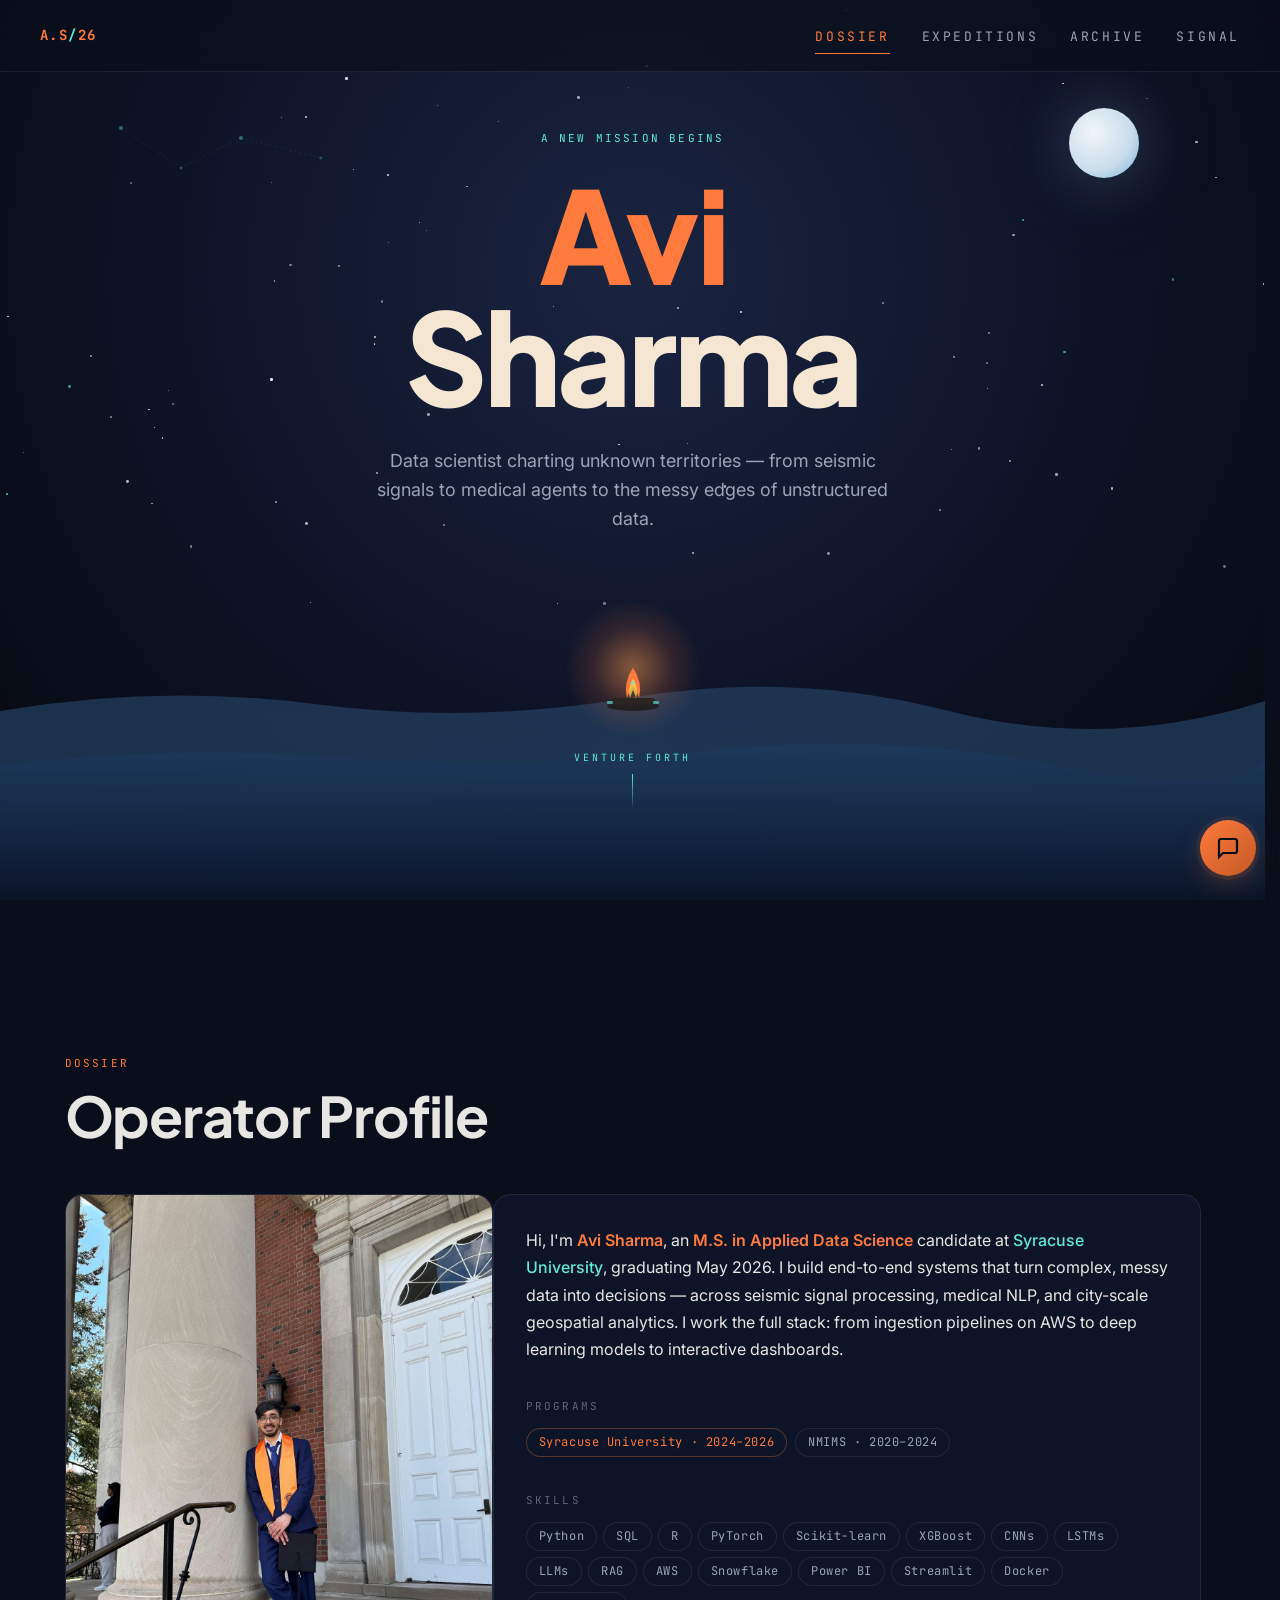
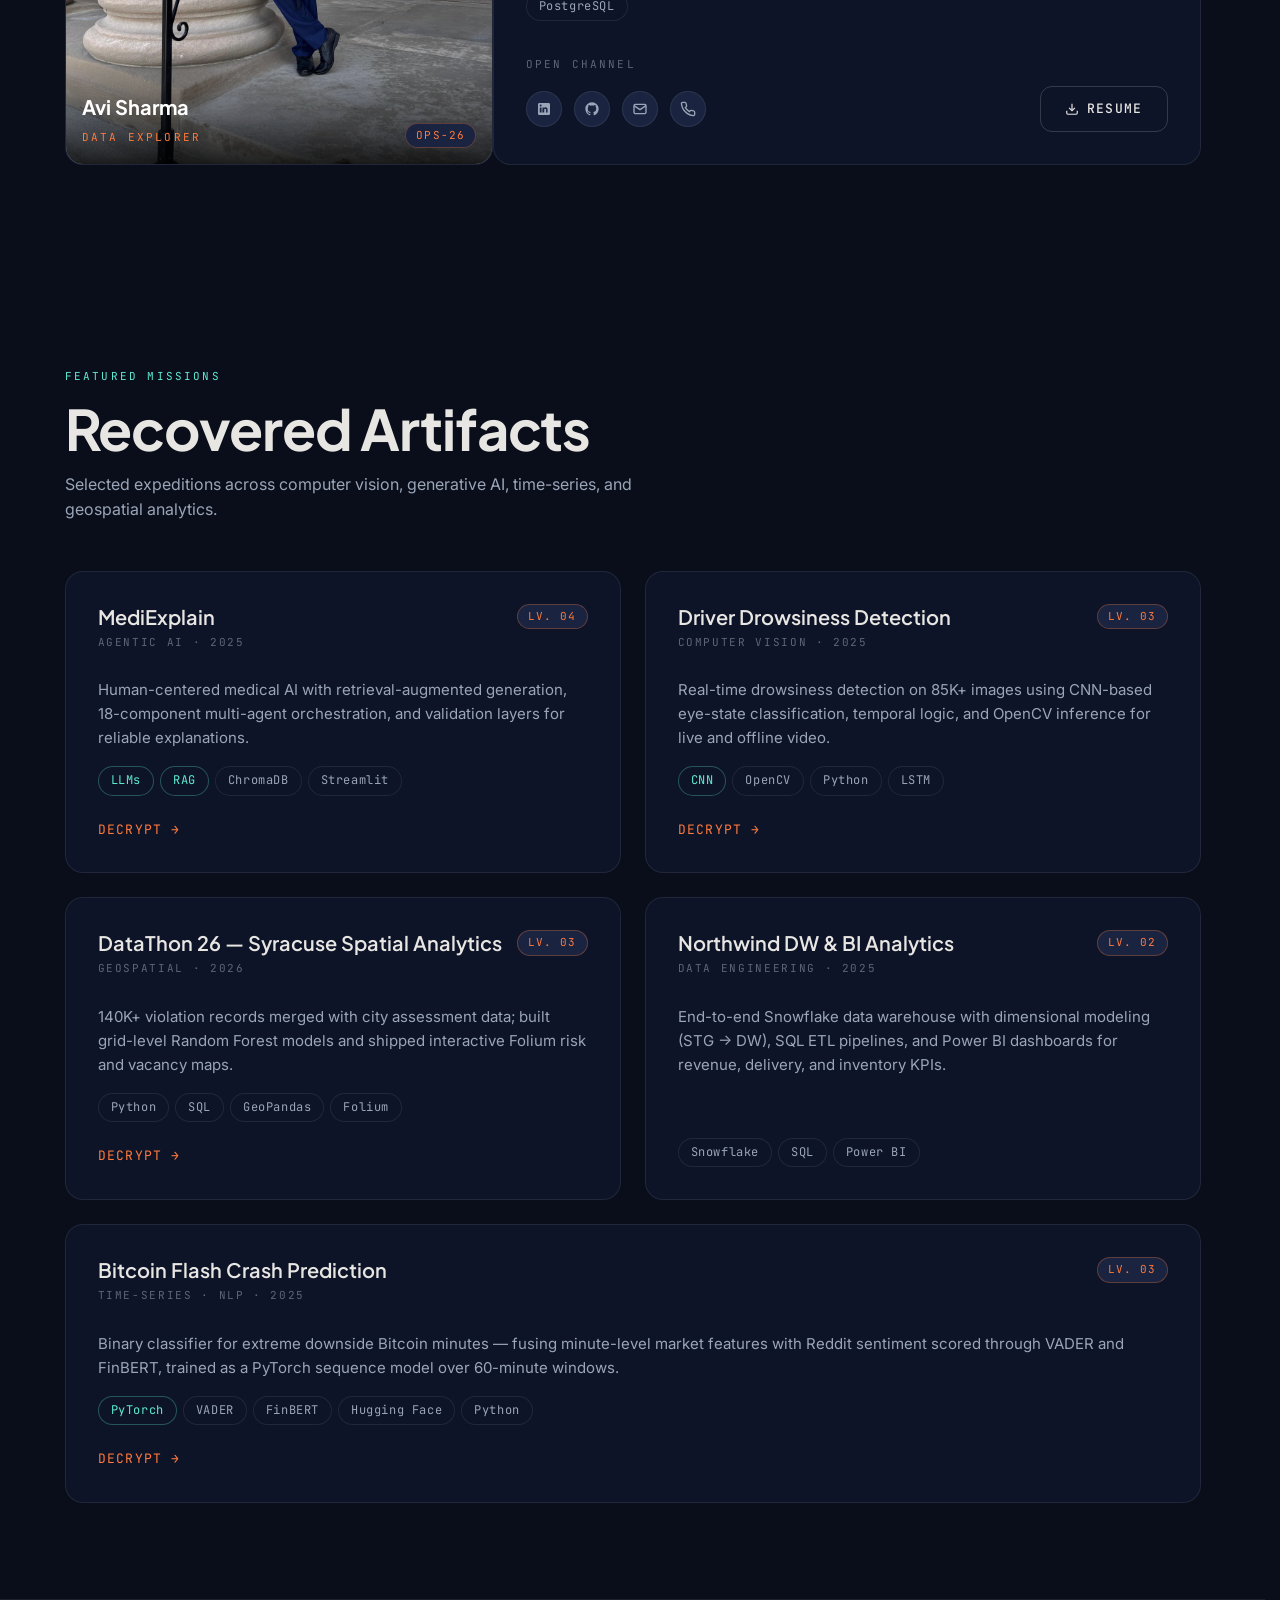
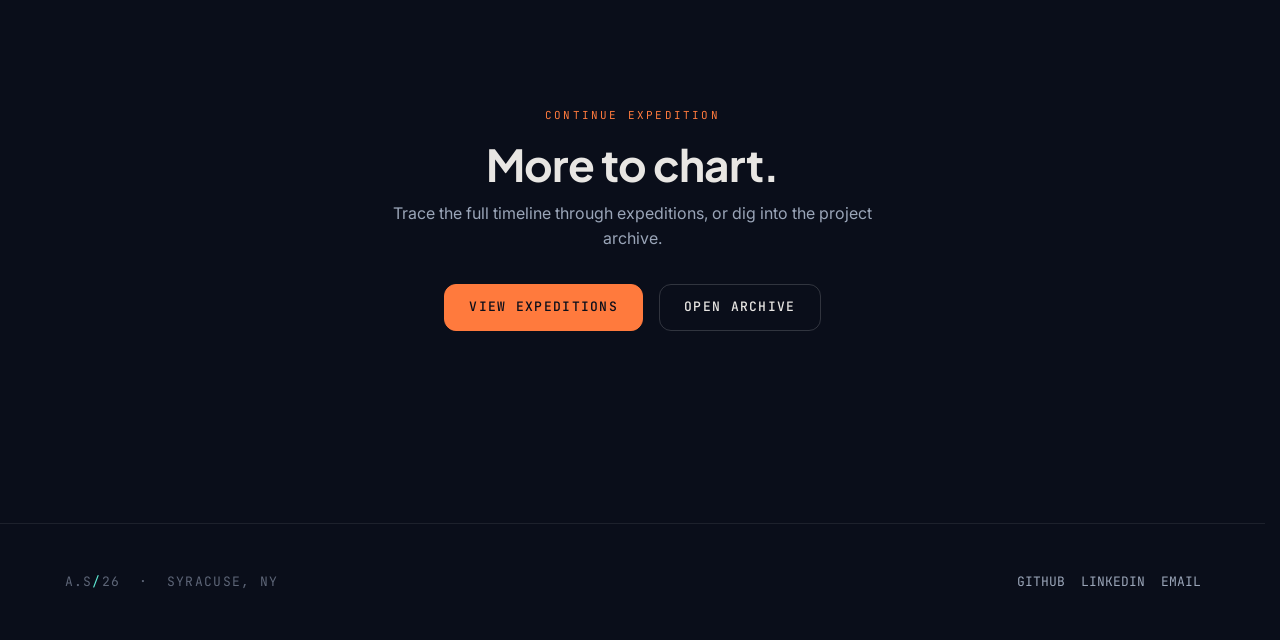
==== index.html @ 0b62a8e5 "Initial portfolio build" ====
<!DOCTYPE html>
<html lang="en">
<head>
  <meta charset="UTF-8" />
  <meta name="viewport" content="width=device-width, initial-scale=1.0" />
  <meta name="description" content="Avi Sharma — Data scientist, ML engineer. Charting unknown territories in data." />
  <meta name="author" content="Avi Sharma" />
  <meta name="theme-color" content="#0a0e1a" />

  <!-- Open Graph -->
  <meta property="og:type" content="website" />
  <meta property="og:title" content="Avi Sharma — Data Explorer" />
  <meta property="og:description" content="MS Applied Data Science @ Syracuse '26. Building end-to-end ML systems across signal processing, medical AI, and geospatial analytics." />
  <meta property="og:image" content="assets/avi-1.jpeg" />

  <!-- Twitter -->
  <meta name="twitter:card" content="summary_large_image" />
  <meta name="twitter:title" content="Avi Sharma — Data Explorer" />
  <meta name="twitter:description" content="MS Applied Data Science @ Syracuse '26. Building end-to-end ML systems across signal processing, medical AI, and geospatial analytics." />

  <link rel="icon" type="image/svg+xml" href="assets/favicon.svg" />
  <title>Avi Sharma — Data Explorer</title>

  <link rel="preconnect" href="https://fonts.googleapis.com" />
  <link rel="preconnect" href="https://fonts.gstatic.com" crossorigin />
  <link rel="stylesheet" href="https://fonts.googleapis.com/css2?family=Plus+Jakarta+Sans:wght@400;500;600;700;800&family=Inter:wght@400;500;600&family=JetBrains+Mono:wght@400;500;700&display=swap" />

  <link rel="stylesheet" href="css/main.css" />
  <link rel="stylesheet" href="css/hero.css" />
  <link rel="stylesheet" href="css/chatbot.css" />
</head>
<body>

  <!-- ======================================================
       NAVIGATION
       ====================================================== -->
  <nav class="nav" id="nav">
    <div class="nav__inner">
      <a href="index.html" class="nav__brand">A.S<span class="nav__brand-slash">/</span>26</a>
      <ul class="nav__links">
        <li><a href="index.html" class="nav__link nav__link--active">DOSSIER</a></li>
        <li><a href="experience.html" class="nav__link">EXPEDITIONS</a></li>
        <li><a href="projects.html" class="nav__link">ARCHIVE</a></li>
        <li><a href="connect.html" class="nav__link">SIGNAL</a></li>
      </ul>
      <button class="nav__menu-btn" aria-label="Open menu" aria-expanded="false"><span></span></button>
    </div>
  </nav>

  <div class="nav__drawer" id="navDrawer">
    <a href="index.html" class="nav__drawer-link nav__drawer-link--active">Dossier<span class="nav__drawer-mono">/01</span></a>
    <a href="experience.html" class="nav__drawer-link">Expeditions<span class="nav__drawer-mono">/02</span></a>
    <a href="projects.html" class="nav__drawer-link">Archive<span class="nav__drawer-mono">/03</span></a>
    <a href="connect.html" class="nav__drawer-link">Signal<span class="nav__drawer-mono">/04</span></a>
  </div>

  <main>

    <!-- ======================================================
         HERO
         ====================================================== -->
    <section class="hero">
      <div class="hero__sky"></div>
      <div class="hero__stars"></div>
      <div class="hero__moon"></div>

      <svg class="hero__constellation" viewBox="0 0 240 100" fill="none">
        <line x1="20" y1="20" x2="80" y2="60" stroke="#5eead4" stroke-width="0.5" stroke-dasharray="2 3" opacity="0.5"/>
        <line x1="80" y1="60" x2="140" y2="30" stroke="#5eead4" stroke-width="0.5" stroke-dasharray="2 3" opacity="0.5"/>
        <line x1="140" y1="30" x2="220" y2="50" stroke="#5eead4" stroke-width="0.5" stroke-dasharray="2 3" opacity="0.5"/>
        <circle cx="20" cy="20" r="2" fill="#5eead4"/>
        <circle cx="80" cy="60" r="1.5" fill="#5eead4" opacity="0.7"/>
        <circle cx="140" cy="30" r="2" fill="#5eead4"/>
        <circle cx="220" cy="50" r="1.5" fill="#5eead4" opacity="0.7"/>
      </svg>

      <svg class="hero__waves" viewBox="0 0 1440 400" preserveAspectRatio="none">
        <defs>
          <linearGradient id="wavefar" x1="0" x2="0" y1="0" y2="1">
            <stop offset="0%" stop-color="#2d5278" stop-opacity="0.5"/>
            <stop offset="100%" stop-color="#142848" stop-opacity="1"/>
          </linearGradient>
          <linearGradient id="wavenear" x1="0" x2="0" y1="0" y2="1">
            <stop offset="0%" stop-color="#1e3a5f" stop-opacity="0.7"/>
            <stop offset="100%" stop-color="#0a1428" stop-opacity="1"/>
          </linearGradient>
        </defs>
        <path d="M 0 120 Q 180 80, 360 110 T 720 100 T 1080 120 T 1440 105 L 1440 400 L 0 400 Z" fill="url(#wavefar)"/>
        <path d="M 0 200 Q 200 170, 400 190 T 800 180 T 1200 200 T 1440 190 L 1440 400 L 0 400 Z" fill="url(#wavenear)"/>
      </svg>

      <div class="hero__content">
        <p class="eyebrow eyebrow--data hero__eyebrow">A NEW MISSION BEGINS</p>
        <h1 class="hero__title">
          <span class="hero__title-first">Avi</span>
          <span class="hero__title-last">Sharma</span>
        </h1>
        <p class="hero__tagline">
          Data scientist charting unknown territories — from seismic signals to medical agents to the messy edges of unstructured data.
        </p>

        <div class="hero__beacon" aria-hidden="true">
          <div class="hero__beacon-glow"></div>
          <svg class="hero__beacon-svg" viewBox="0 0 140 140">
            <ellipse cx="70" cy="108" rx="26" ry="5" fill="#1a1410" opacity="0.7"/>
            <rect x="48" y="100" width="44" height="6" rx="3" fill="#2a2520"/>
            <rect x="44" y="103" width="6" height="3" rx="1" fill="#5eead4" opacity="0.6"/>
            <rect x="90" y="103" width="6" height="3" rx="1" fill="#5eead4" opacity="0.6"/>
            <path d="M 70 70 Q 60 85, 64 100 Q 68 90, 70 88 Q 72 90, 76 100 Q 80 85, 70 70 Z" fill="#ff7a3d">
              <animate attributeName="d" values="M 70 70 Q 60 85, 64 100 Q 68 90, 70 88 Q 72 90, 76 100 Q 80 85, 70 70 Z;M 70 65 Q 59 82, 63 100 Q 67 88, 70 86 Q 73 88, 77 100 Q 81 82, 70 65 Z;M 70 70 Q 60 85, 64 100 Q 68 90, 70 88 Q 72 90, 76 100 Q 80 85, 70 70 Z" dur="0.8s" repeatCount="indefinite"/>
            </path>
            <path d="M 70 80 Q 64 92, 67 100 Q 69 94, 70 92 Q 71 94, 73 100 Q 76 92, 70 80 Z" fill="#ffd54d">
              <animate attributeName="opacity" values="0.9;0.6;0.9" dur="0.5s" repeatCount="indefinite"/>
            </path>
            <circle cx="70" cy="86" r="2" fill="#5eead4">
              <animate attributeName="opacity" values="0.9;0.3;0.9" dur="1.4s" repeatCount="indefinite"/>
              <animate attributeName="cy" values="86;82;86" dur="1.4s" repeatCount="indefinite"/>
            </circle>
          </svg>
        </div>

        <a href="#dossier" class="hero__scroll" aria-label="Scroll to next section">
          <span>VENTURE FORTH</span>
          <span class="hero__scroll-arrow"></span>
        </a>
      </div>
    </section>


    <!-- ======================================================
         OPERATOR PROFILE (Dossier)
         ====================================================== -->
    <section class="dossier" id="dossier">
      <div class="container">
        <div class="dossier__header fade-in">
          <p class="eyebrow eyebrow--signal">DOSSIER</p>
          <h2 class="h2 dossier__title">Operator Profile</h2>
        </div>

        <div class="dossier__grid">

          <div class="dossier__photo fade-in">
            <img src="assets/avi-1.jpeg" alt="Avi Sharma" class="dossier__photo-img dossier__photo-img--primary" loading="eager" />
            <img src="assets/avi-2.jpeg" alt="Avi Sharma at Syracuse graduation" class="dossier__photo-img dossier__photo-img--secondary" loading="lazy" />
            <div class="dossier__photo-overlay">
              <div>
                <p class="dossier__name">Avi Sharma</p>
                <span class="dossier__tag">Data Explorer</span>
              </div>
              <span class="lvl-badge">OPS-26</span>
            </div>
          </div>

          <div class="dossier__info fade-in">
            <p class="dossier__bio">
              Hi, I'm <strong>Avi Sharma</strong>, an <strong>M.S. in Applied Data Science</strong> candidate at <em>Syracuse University</em>, graduating May 2026. I build end-to-end systems that turn complex, messy data into decisions — across seismic signal processing, medical NLP, and city-scale geospatial analytics. I work the full stack: from ingestion pipelines on AWS to deep learning models to interactive dashboards.
            </p>

            <div>
              <p class="dossier__section-label">Programs</p>
              <div class="dossier__meta-row">
                <span class="pill pill--signal">Syracuse University · 2024–2026</span>
                <span class="pill">NMIMS · 2020–2024</span>
              </div>
            </div>

            <div>
              <p class="dossier__section-label">Skills</p>
              <div class="dossier__skills">
                <span class="pill">Python</span>
                <span class="pill">SQL</span>
                <span class="pill">R</span>
                <span class="pill">PyTorch</span>
                <span class="pill">Scikit-learn</span>
                <span class="pill">XGBoost</span>
                <span class="pill">CNNs</span>
                <span class="pill">LSTMs</span>
                <span class="pill">LLMs</span>
                <span class="pill">RAG</span>
                <span class="pill">AWS</span>
                <span class="pill">Snowflake</span>
                <span class="pill">Power BI</span>
                <span class="pill">Streamlit</span>
                <span class="pill">Docker</span>
                <span class="pill">PostgreSQL</span>
              </div>
            </div>

            <div>
              <p class="dossier__section-label">Open channel</p>
              <div class="dossier__connect-row">
                <a href="https://www.linkedin.com/in/avi-sharma-1716361b8" class="dossier__icon-btn" aria-label="LinkedIn" target="_blank" rel="noopener">
                  <svg viewBox="0 0 24 24" fill="currentColor"><path d="M19 3a2 2 0 0 1 2 2v14a2 2 0 0 1-2 2H5a2 2 0 0 1-2-2V5a2 2 0 0 1 2-2h14zM8.34 17.34V9.67H5.67v7.67h2.67zM7 8.34a1.5 1.5 0 1 0 0-3 1.5 1.5 0 0 0 0 3zm10.34 9V13.1c0-2.43-1.3-3.56-3.04-3.56-1.4 0-2.03.77-2.38 1.31V9.67H9.67c.04.74 0 7.67 0 7.67h2.66v-4.27c0-.24.02-.48.09-.65.19-.48.63-.97 1.36-.97.96 0 1.34.73 1.34 1.8v4.1h2.67z"/></svg>
                </a>
                <a href="https://github.com/Avish16" class="dossier__icon-btn" aria-label="GitHub" target="_blank" rel="noopener">
                  <svg viewBox="0 0 24 24" fill="currentColor"><path d="M12 2C6.48 2 2 6.48 2 12c0 4.42 2.87 8.17 6.84 9.5.5.08.66-.23.66-.5v-1.69c-2.77.6-3.36-1.34-3.36-1.34-.46-1.16-1.11-1.47-1.11-1.47-.91-.62.07-.6.07-.6 1 .07 1.53 1.03 1.53 1.03.87 1.52 2.34 1.07 2.91.83.09-.65.35-1.09.63-1.34-2.22-.25-4.55-1.11-4.55-4.94 0-1.1.39-2 1.03-2.71-.1-.25-.45-1.29.1-2.64 0 0 .84-.27 2.75 1.02.79-.22 1.65-.33 2.5-.33.85 0 1.71.11 2.5.33 1.91-1.29 2.75-1.02 2.75-1.02.55 1.35.2 2.39.1 2.64.64.71 1.03 1.61 1.03 2.71 0 3.84-2.34 4.69-4.57 4.93.36.31.69.92.69 1.85V21c0 .27.16.59.67.5C19.13 20.16 22 16.42 22 12 22 6.48 17.52 2 12 2z"/></svg>
                </a>
                <a href="mailto:asharm78@syr.edu" class="dossier__icon-btn" aria-label="Email">
                  <svg viewBox="0 0 24 24" fill="none" stroke="currentColor" stroke-width="2"><rect x="3" y="5" width="18" height="14" rx="2"/><path d="M3 7l9 6 9-6"/></svg>
                </a>
                <a href="tel:+13154183188" class="dossier__icon-btn" aria-label="Phone">
                  <svg viewBox="0 0 24 24" fill="none" stroke="currentColor" stroke-width="2"><path d="M22 16.92v3a2 2 0 0 1-2.18 2 19.79 19.79 0 0 1-8.63-3.07 19.5 19.5 0 0 1-6-6 19.79 19.79 0 0 1-3.07-8.67A2 2 0 0 1 4.11 2h3a2 2 0 0 1 2 1.72 12.84 12.84 0 0 0 .7 2.81 2 2 0 0 1-.45 2.11L8.09 9.91a16 16 0 0 0 6 6l1.27-1.27a2 2 0 0 1 2.11-.45 12.84 12.84 0 0 0 2.81.7A2 2 0 0 1 22 16.92z"/></svg>
                </a>
                <a href="connect.html" class="btn btn--ghost" style="margin-left:auto;">
                  <svg width="14" height="14" viewBox="0 0 24 24" fill="none" stroke="currentColor" stroke-width="2"><path d="M21 15v4a2 2 0 0 1-2 2H5a2 2 0 0 1-2-2v-4"/><polyline points="7 10 12 15 17 10"/><line x1="12" y1="15" x2="12" y2="3"/></svg>
                  RESUME
                </a>
              </div>
            </div>
          </div>

        </div>
      </div>
    </section>


    <!-- ======================================================
         FEATURED MISSIONS
         ====================================================== -->
    <section class="missions" id="missions">
      <div class="container">
        <div class="missions__header fade-in">
          <p class="eyebrow eyebrow--data">FEATURED MISSIONS</p>
          <h2 class="h2 missions__title">Recovered Artifacts</h2>
          <p class="missions__sub">Selected expeditions across computer vision, generative AI, time-series, and geospatial analytics.</p>
        </div>

        <div class="missions__grid">

          <a href="https://github.com/Avish16/mediexplain" target="_blank" rel="noopener" class="mission-card fade-in">
            <div class="mission-card__header">
              <div>
                <h3 class="mission-card__title">MediExplain</h3>
                <p class="mission-card__sub">Agentic AI · 2025</p>
              </div>
              <span class="lvl-badge">LV. 04</span>
            </div>
            <p class="mission-card__desc">
              Human-centered medical AI with retrieval-augmented generation, 18-component multi-agent orchestration, and validation layers for reliable explanations.
            </p>
            <div class="mission-card__tech">
              <span class="pill pill--data">LLMs</span>
              <span class="pill pill--data">RAG</span>
              <span class="pill">ChromaDB</span>
              <span class="pill">Streamlit</span>
            </div>
            <span class="mission-card__cta">DECRYPT <span class="mission-card__cta-arrow">→</span></span>
          </a>

          <a href="https://github.com/Avish16/Deep_Learning-Drowsiness_Detection" target="_blank" rel="noopener" class="mission-card fade-in">
            <div class="mission-card__header">
              <div>
                <h3 class="mission-card__title">Driver Drowsiness Detection</h3>
                <p class="mission-card__sub">Computer Vision · 2025</p>
              </div>
              <span class="lvl-badge">LV. 03</span>
            </div>
            <p class="mission-card__desc">
              Real-time drowsiness detection on 85K+ images using CNN-based eye-state classification, temporal logic, and OpenCV inference for live and offline video.
            </p>
            <div class="mission-card__tech">
              <span class="pill pill--data">CNN</span>
              <span class="pill">OpenCV</span>
              <span class="pill">Python</span>
              <span class="pill">LSTM</span>
            </div>
            <span class="mission-card__cta">DECRYPT <span class="mission-card__cta-arrow">→</span></span>
          </a>

          <a href="https://github.com/Avish16/DataThon26" target="_blank" rel="noopener" class="mission-card fade-in">
            <div class="mission-card__header">
              <div>
                <h3 class="mission-card__title">DataThon 26 — Syracuse Spatial Analytics</h3>
                <p class="mission-card__sub">Geospatial · 2026</p>
              </div>
              <span class="lvl-badge">LV. 03</span>
            </div>
            <p class="mission-card__desc">
              140K+ violation records merged with city assessment data; built grid-level Random Forest models and shipped interactive Folium risk and vacancy maps.
            </p>
            <div class="mission-card__tech">
              <span class="pill">Python</span>
              <span class="pill">SQL</span>
              <span class="pill">GeoPandas</span>
              <span class="pill">Folium</span>
            </div>
            <span class="mission-card__cta">DECRYPT <span class="mission-card__cta-arrow">→</span></span>
          </a>

          <div class="mission-card mission-card--static fade-in">
            <div class="mission-card__header">
              <div>
                <h3 class="mission-card__title">Northwind DW & BI Analytics</h3>
                <p class="mission-card__sub">Data Engineering · 2025</p>
              </div>
              <span class="lvl-badge">LV. 02</span>
            </div>
            <p class="mission-card__desc">
              End-to-end Snowflake data warehouse with dimensional modeling (STG → DW), SQL ETL pipelines, and Power BI dashboards for revenue, delivery, and inventory KPIs.
            </p>
            <div class="mission-card__tech">
              <span class="pill">Snowflake</span>
              <span class="pill">SQL</span>
              <span class="pill">Power BI</span>
            </div>
          </div>

          <a href="https://github.com/Avish16/Bitcoin-FlashCrash-Prediction" target="_blank" rel="noopener" class="mission-card mission-card--wide fade-in">
            <div class="mission-card__header">
              <div>
                <h3 class="mission-card__title">Bitcoin Flash Crash Prediction</h3>
                <p class="mission-card__sub">Time-Series · NLP · 2025</p>
              </div>
              <span class="lvl-badge">LV. 03</span>
            </div>
            <p class="mission-card__desc">
              Binary classifier for extreme downside Bitcoin minutes — fusing minute-level market features with Reddit sentiment scored through VADER and FinBERT, trained as a PyTorch sequence model over 60-minute windows.
            </p>
            <div class="mission-card__tech">
              <span class="pill pill--data">PyTorch</span>
              <span class="pill">VADER</span>
              <span class="pill">FinBERT</span>
              <span class="pill">Hugging Face</span>
              <span class="pill">Python</span>
            </div>
            <span class="mission-card__cta">DECRYPT <span class="mission-card__cta-arrow">→</span></span>
          </a>

        </div>
      </div>
    </section>


    <!-- ======================================================
         END CTA STRIP
         ====================================================== -->
    <section class="endcta">
      <div class="container container--narrow">
        <p class="eyebrow eyebrow--signal">CONTINUE EXPEDITION</p>
        <h2 class="h2 endcta__title" style="margin-top: 1rem;">More to chart.</h2>
        <p class="endcta__sub">Trace the full timeline through expeditions, or dig into the project archive.</p>
        <div class="endcta__buttons">
          <a href="experience.html" class="btn btn--primary">VIEW EXPEDITIONS</a>
          <a href="projects.html" class="btn btn--ghost">OPEN ARCHIVE</a>
        </div>
      </div>
    </section>

  </main>


  <!-- ======================================================
       FOOTER
       ====================================================== -->
  <footer class="footer">
    <div class="container">
      <div class="footer__inner">
        <span class="footer__sig">A.S<span style="color: var(--c-data);">/</span>26 &nbsp;·&nbsp; SYRACUSE, NY</span>
        <div class="footer__links">
          <a href="https://github.com/Avish16" class="footer__link">GITHUB</a>
          <a href="https://www.linkedin.com/in/avi-sharma-1716361b8" class="footer__link">LINKEDIN</a>
          <a href="mailto:asharm78@syr.edu" class="footer__link">EMAIL</a>
        </div>
      </div>
    </div>
  </footer>

  <script src="js/main.js"></script>
  <script src="js/stars.js"></script>
  <script src="js/cards.js"></script>
  <script src="js/chatbot.js"></script>
</body>
</html>
---- css/main.css ----
/* =========================================================
   MAIN CSS
   Base reset, typography, nav, footer, shared utilities.
   ========================================================= */

@import url('tokens.css');

/* ---------- RESET ---------- */
*, *::before, *::after { box-sizing: border-box; }
html, body { margin: 0; padding: 0; }
img, svg { display: block; max-width: 100%; }
button { font: inherit; color: inherit; background: none; border: none; cursor: pointer; }
a { color: inherit; text-decoration: none; }
ul { list-style: none; padding: 0; margin: 0; }

/* ---------- BASE ---------- */
html {
  scroll-behavior: smooth;
  -webkit-font-smoothing: antialiased;
  -moz-osx-font-smoothing: grayscale;
  scrollbar-gutter: stable;
}

body {
  font-family: var(--font-body);
  font-size: var(--fs-body);
  line-height: 1.6;
  color: var(--c-text);
  background: var(--c-night);
  overflow-x: clip;
}

/* ---------- TYPOGRAPHY ---------- */
.eyebrow {
  font-family: var(--font-mono);
  font-size: var(--fs-eyebrow);
  letter-spacing: var(--ls-mono-wide);
  text-transform: uppercase;
  color: var(--c-text-mute);
}
.eyebrow--signal { color: var(--c-signal); }
.eyebrow--data { color: var(--c-data); }

.h1 {
  font-family: var(--font-display);
  font-size: var(--fs-h1);
  font-weight: 800;
  line-height: 1;
  letter-spacing: var(--ls-tight);
  margin: 0;
}
.h2 {
  font-family: var(--font-display);
  font-size: var(--fs-h2);
  font-weight: 700;
  line-height: 1.1;
  letter-spacing: var(--ls-tight);
  margin: 0;
}
.h3 {
  font-family: var(--font-display);
  font-size: var(--fs-h3);
  font-weight: 600;
  line-height: 1.25;
  margin: 0;
}

.mono {
  font-family: var(--font-mono);
  font-size: var(--fs-mono);
  letter-spacing: 0.05em;
}

/* ---------- LAYOUT ---------- */
.container {
  width: 100%;
  max-width: var(--content-max);
  margin: 0 auto;
  padding: 0 var(--sp-6);
}
.container--narrow { max-width: var(--content-narrow); }

.section { padding: var(--sp-16) 0; }
.section--lg { padding: var(--sp-24) 0; }

/* ---------- NAVIGATION ---------- */
.nav {
  position: fixed;
  top: 0;
  left: 0;
  right: 0;
  height: var(--nav-h);
  z-index: 100;
  display: flex;
  align-items: center;
  padding: 0 var(--sp-6);
  background: rgba(10, 14, 26, 0.6);
  backdrop-filter: blur(12px);
  -webkit-backdrop-filter: blur(12px);
  border-bottom: 1px solid var(--c-border);
  transition: background var(--dur-fast) var(--ease-out);
}

.nav__inner {
  width: 100%;
  max-width: var(--content-max);
  margin: 0 auto;
  display: flex;
  align-items: center;
  justify-content: space-between;
}

.nav__brand {
  font-family: var(--font-mono);
  font-size: 0.875rem;
  font-weight: 700;
  letter-spacing: 0.1em;
  color: var(--c-signal);
}
.nav__brand-slash { color: var(--c-data); }

.nav__links {
  display: flex;
  gap: var(--sp-6);
}
.nav__link {
  font-family: var(--font-mono);
  font-size: var(--fs-mono);
  letter-spacing: var(--ls-mono-wide);
  color: var(--c-text-mute);
  position: relative;
  padding: var(--sp-2) 0;
  transition: color var(--dur-fast) var(--ease-out);
}
.nav__link:hover { color: var(--c-text); }
.nav__link--active { color: var(--c-signal); }
.nav__link--active::after {
  content: '';
  position: absolute;
  left: 0;
  right: 0;
  bottom: -1px;
  height: 1px;
  background: var(--c-signal);
}

.nav__menu-btn {
  display: none;
  width: 40px;
  height: 40px;
  align-items: center;
  justify-content: center;
  position: relative;
  z-index: 102;
}
.nav__menu-btn span {
  width: 22px;
  height: 1.5px;
  background: var(--c-text);
  position: relative;
  transition: all var(--dur-fast) var(--ease-out);
}
.nav__menu-btn span::before,
.nav__menu-btn span::after {
  content: '';
  position: absolute;
  left: 0;
  width: 22px;
  height: 1.5px;
  background: var(--c-text);
  transition: all var(--dur-fast) var(--ease-out);
}
.nav__menu-btn span::before { top: -6px; }
.nav__menu-btn span::after { top: 6px; }
/* Open state — animate to X */
.nav__menu-btn.is-open span { background: transparent; }
.nav__menu-btn.is-open span::before { top: 0; transform: rotate(45deg); }
.nav__menu-btn.is-open span::after { top: 0; transform: rotate(-45deg); }

/* Mobile drawer overlay */
.nav__drawer {
  display: none;
  position: fixed;
  top: var(--nav-h);
  left: 0;
  right: 0;
  bottom: 0;
  z-index: 99;
  background: rgba(6, 8, 15, 0.96);
  backdrop-filter: blur(16px);
  -webkit-backdrop-filter: blur(16px);
  padding: var(--sp-8) var(--sp-6);
  flex-direction: column;
  gap: var(--sp-4);
  opacity: 0;
  pointer-events: none;
  transition: opacity var(--dur-med) var(--ease-out);
}
.nav__drawer.is-open {
  opacity: 1;
  pointer-events: auto;
}
.nav__drawer-link {
  font-family: var(--font-display);
  font-size: 2rem;
  font-weight: 700;
  color: var(--c-text);
  letter-spacing: -0.02em;
  padding: var(--sp-3) 0;
  border-bottom: 1px solid var(--c-border);
  transition: color var(--dur-fast) var(--ease-out);
}
.nav__drawer-link:hover { color: var(--c-signal); }
.nav__drawer-link--active { color: var(--c-signal); }
.nav__drawer-mono {
  font-family: var(--font-mono);
  font-size: 0.6875rem;
  letter-spacing: 0.2em;
  color: var(--c-text-dim);
  text-transform: uppercase;
  margin-top: 4px;
  display: block;
}

/* ---------- BUTTONS ---------- */
.btn {
  display: inline-flex;
  align-items: center;
  gap: var(--sp-2);
  padding: var(--sp-3) var(--sp-5);
  border-radius: var(--r-md);
  font-family: var(--font-mono);
  font-size: var(--fs-mono);
  letter-spacing: 0.1em;
  text-transform: uppercase;
  font-weight: 500;
  transition: all var(--dur-fast) var(--ease-out);
  cursor: pointer;
}
.btn--primary {
  background: var(--c-signal);
  color: var(--c-night);
  border: 1px solid var(--c-signal);
}
.btn--primary:hover {
  background: var(--c-signal-soft);
  transform: translateY(-1px);
}
.btn--ghost {
  background: transparent;
  color: var(--c-text);
  border: 1px solid var(--c-border-2);
}
.btn--ghost:hover {
  border-color: var(--c-data);
  color: var(--c-data);
}

/* ---------- BADGES / PILLS ---------- */
.pill {
  display: inline-flex;
  align-items: center;
  padding: 4px 12px;
  border-radius: 999px;
  font-family: var(--font-mono);
  font-size: 0.75rem;
  letter-spacing: 0.05em;
  background: var(--c-night-2);
  border: 1px solid var(--c-border);
  color: var(--c-text-mute);
}
.pill--signal { color: var(--c-signal); border-color: var(--c-border-warm); }
.pill--data { color: var(--c-data); border-color: var(--c-border-cool); }

.lvl-badge {
  display: inline-flex;
  align-items: center;
  padding: 3px 10px;
  border-radius: 999px;
  font-family: var(--font-mono);
  font-size: 0.6875rem;
  letter-spacing: 0.1em;
  background: var(--c-night-3);
  border: 1px solid var(--c-border-warm);
  color: var(--c-signal);
  text-transform: uppercase;
}

/* ---------- FOOTER ---------- */
.footer {
  border-top: 1px solid var(--c-border);
  padding: var(--sp-8) 0;
  margin-top: var(--sp-16);
}
.footer__inner {
  display: flex;
  justify-content: space-between;
  align-items: center;
  flex-wrap: wrap;
  gap: var(--sp-4);
}
.footer__sig {
  font-family: var(--font-mono);
  font-size: var(--fs-mono);
  color: var(--c-text-dim);
  letter-spacing: 0.1em;
}
.footer__links {
  display: flex;
  gap: var(--sp-4);
}
.footer__link {
  color: var(--c-text-mute);
  font-family: var(--font-mono);
  font-size: var(--fs-mono);
  transition: color var(--dur-fast);
}
.footer__link:hover { color: var(--c-signal); }

/* ---------- UTILITIES ---------- */
.sr-only {
  position: absolute;
  width: 1px;
  height: 1px;
  padding: 0;
  margin: -1px;
  overflow: hidden;
  clip: rect(0, 0, 0, 0);
  white-space: nowrap;
  border: 0;
}

.fade-in {
  opacity: 0;
  transform: translateY(20px);
  transition: opacity var(--dur-slow) var(--ease-out),
              transform var(--dur-slow) var(--ease-out);
}
.fade-in.is-visible {
  opacity: 1;
  transform: translateY(0);
}

/* ---------- RESPONSIVE ---------- */
@media (max-width: 768px) {
  :root {
    --fs-h1: var(--fs-h1-mobile);
    --fs-h2: 2rem;
    --sp-16: 4rem;
    --sp-24: 6rem;
  }
  .nav__links { display: none; }
  .nav__menu-btn { display: flex; }
  .nav__drawer { display: flex; }
  .container { padding: 0 var(--sp-4); }
}

/* ---------- REDUCED MOTION ---------- */
@media (prefers-reduced-motion: reduce) {
  *, *::before, *::after {
    animation-duration: 0.01ms !important;
    animation-iteration-count: 1 !important;
    transition-duration: 0.01ms !important;
  }
}
---- css/hero.css ----
/* =========================================================
   HERO — Night sky, beacon, waves, display name
   Foolproof centering: everything that needs to be centered
   is a flex child of one column container.
   ========================================================= */

.hero {
  position: relative;
  min-height: 100vh;
  width: 100%;
  overflow: hidden;
  isolation: isolate;
  display: flex;
  flex-direction: column;
  align-items: center;
  justify-content: center;
  padding: var(--nav-h) 1rem 2rem;
}

/* ---------- BACKGROUND LAYERS (behind content) ---------- */
.hero__sky {
  position: absolute;
  inset: 0;
  z-index: -3;
  background:
    radial-gradient(ellipse at 50% 30%, #1a2440 0%, #0e1428 50%, #06080f 100%);
}

.hero__stars {
  position: absolute;
  inset: 0;
  z-index: -2;
  overflow: hidden;
  pointer-events: none;
}
.hero__star {
  position: absolute;
  width: 2px;
  height: 2px;
  background: #fff;
  border-radius: 50%;
  opacity: 0.7;
  animation: twinkle 4s ease-in-out infinite;
}
.hero__star--cyan { background: var(--c-data); }
.hero__star--orange { background: var(--c-signal); }
@keyframes twinkle {
  0%, 100% { opacity: 0.3; transform: scale(0.8); }
  50% { opacity: 1; transform: scale(1.1); }
}

.hero__moon {
  position: absolute;
  top: 12%;
  right: 10%;
  width: 70px;
  height: 70px;
  border-radius: 50%;
  background: radial-gradient(circle at 35% 35%, #f0f6fa 0%, #c8dceb 60%, #7ab0d8 100%);
  box-shadow:
    0 0 60px rgba(168, 200, 232, 0.25),
    0 0 120px rgba(168, 200, 232, 0.12);
  z-index: -1;
}
@media (max-width: 768px) {
  .hero__moon { width: 50px; height: 50px; top: 10%; right: 8%; }
}

.hero__constellation {
  position: absolute;
  top: 12%;
  left: 8%;
  width: 240px;
  height: 100px;
  z-index: -1;
  opacity: 0.4;
  pointer-events: none;
}
@media (max-width: 768px) {
  .hero__constellation { display: none; }
}

.hero__waves {
  position: absolute;
  bottom: 0;
  left: 0;
  width: 100%;
  height: 30%;
  z-index: -1;
  pointer-events: none;
  display: block;
}

/* ==========================================================
   CENTER COLUMN
   Everything that should be horizontally centered lives here.
   Flex column with align-items: center → no manual centering
   for any child. Title, beacon, scroll prompt all use the
   SAME centering authority.
   ========================================================== */

.hero__content {
  position: relative;
  z-index: 1;
  display: flex;
  flex-direction: column;
  align-items: center;
  justify-content: center;
  text-align: center;
  width: 100%;
  max-width: 900px;
  margin: 0 auto;
  gap: 0;
}

/* ---------- HERO TYPE ---------- */
.hero__eyebrow {
  margin: 0 0 var(--sp-5);
  opacity: 0;
  animation: fadeUp 0.9s var(--ease-out) 0.2s forwards;
}

.hero__title {
  font-family: var(--font-display);
  font-weight: 800;
  line-height: 0.95;
  letter-spacing: -0.03em;
  margin: 0;
  font-size: clamp(3rem, 12vw, 8rem);
}
.hero__title-first {
  display: block;
  color: var(--c-signal);
  opacity: 0;
  animation: fadeUp 0.9s var(--ease-out) 0.4s forwards;
}
.hero__title-last {
  display: block;
  color: var(--c-cream);
  opacity: 0;
  animation: fadeUp 0.9s var(--ease-out) 0.55s forwards;
}

.hero__tagline {
  margin: var(--sp-6) 0 0;
  color: var(--c-text-mute);
  font-size: var(--fs-lead);
  max-width: 540px;
  opacity: 0;
  animation: fadeUp 0.9s var(--ease-out) 0.7s forwards;
}

@keyframes fadeUp {
  from { opacity: 0; transform: translateY(24px); }
  to { opacity: 1; transform: translateY(0); }
}

/* ---------- BEACON (in flow, below tagline, before scroll prompt) ---------- */
.hero__beacon {
  position: relative;
  width: 140px;
  height: 140px;
  margin: var(--sp-10) auto 0;
  pointer-events: none;
  flex-shrink: 0;
}

.hero__beacon-glow {
  position: absolute;
  inset: 0;
  border-radius: 50%;
  background: radial-gradient(circle, rgba(255, 154, 77, 0.5) 0%, rgba(255, 122, 61, 0.15) 40%, transparent 70%);
  animation: beaconPulse 3s ease-in-out infinite;
}
@keyframes beaconPulse {
  0%, 100% { transform: scale(0.92); opacity: 0.7; }
  50% { transform: scale(1.08); opacity: 1; }
}

.hero__beacon-svg {
  position: absolute;
  inset: 0;
  width: 100%;
  height: 100%;
}

/* ---------- SCROLL PROMPT (in flow, after beacon) ---------- */
.hero__scroll {
  margin-top: var(--sp-3);
  font-family: var(--font-mono);
  font-size: 0.625rem;
  letter-spacing: 0.3em;
  color: var(--c-data);
  text-transform: uppercase;
  display: flex;
  flex-direction: column;
  align-items: center;
  gap: var(--sp-2);
  opacity: 0;
  animation: fadeUp 0.9s var(--ease-out) 1s forwards;
  z-index: 2;
}
.hero__scroll-arrow {
  width: 1px;
  height: 36px;
  background: linear-gradient(to bottom, var(--c-data), transparent);
  animation: scrollPulse 2s ease-in-out infinite;
}
@keyframes scrollPulse {
  0%, 100% { opacity: 0.4; transform: translateY(0); }
  50% { opacity: 1; transform: translateY(4px); }
}

/* =========================================================
   OPERATOR PROFILE SECTION (Dossier)
   ========================================================= */
.dossier {
  padding: var(--sp-24) 0 var(--sp-16);
  position: relative;
}
.dossier__header { margin-bottom: var(--sp-8); }
.dossier__title { font-size: clamp(2rem, 5vw, 3.5rem); margin-top: var(--sp-3); }

.dossier__grid {
  display: grid;
  grid-template-columns: 380px 1fr;
  gap: var(--sp-8);
  align-items: stretch;
}
@media (max-width: 880px) {
  .dossier__grid { grid-template-columns: 1fr; }
}

.dossier__photo {
  position: relative;
  border-radius: var(--r-lg);
  overflow: hidden;
  background: var(--c-night-2);
  border: 1px solid var(--c-border);
  aspect-ratio: 3 / 4;
  display: flex;
  align-items: flex-end;
}
.dossier__photo-img {
  position: absolute;
  inset: 0;
  width: 100%;
  height: 100%;
  object-fit: cover;
  z-index: 0;
  transition: opacity var(--dur-slow) var(--ease-in-out), transform 1.2s var(--ease-out);
}
/* Both images stacked; secondary fades in on hover for a clean crossfade */
.dossier__photo-img--primary {
  opacity: 1;
  z-index: 0;
}
.dossier__photo-img--secondary {
  opacity: 0;
  z-index: 1;
}
.dossier__photo:hover .dossier__photo-img--primary {
  opacity: 0;
  transform: scale(1.02);
}
.dossier__photo:hover .dossier__photo-img--secondary {
  opacity: 1;
  transform: scale(1.02);
}
.dossier__photo-placeholder {
  position: absolute;
  inset: 0;
  display: flex;
  align-items: center;
  justify-content: center;
  background: linear-gradient(135deg, #1a2440 0%, #0e1428 100%);
  color: var(--c-text-dim);
  font-family: var(--font-mono);
  font-size: 0.75rem;
  letter-spacing: 0.2em;
  z-index: 0;
  text-align: center;
  padding: 0 var(--sp-4);
}
.dossier__photo-overlay {
  position: relative;
  z-index: 1;
  width: 100%;
  display: flex;
  justify-content: space-between;
  align-items: flex-end;
  background: linear-gradient(to top, rgba(0,0,0,0.85), transparent);
  padding: var(--sp-8) var(--sp-4) var(--sp-4);
}
.dossier__name {
  font-family: var(--font-display);
  font-weight: 700;
  font-size: 1.25rem;
  color: #fff;
  margin: 0;
}
.dossier__tag {
  font-family: var(--font-mono);
  font-size: 0.6875rem;
  letter-spacing: 0.2em;
  color: var(--c-signal);
  text-transform: uppercase;
}

.dossier__info {
  background: var(--c-night-2);
  border: 1px solid var(--c-border);
  border-radius: var(--r-lg);
  padding: var(--sp-6);
  display: flex;
  flex-direction: column;
  gap: var(--sp-5);
}
.dossier__bio {
  font-size: var(--fs-body);
  line-height: 1.7;
  color: var(--c-text);
  margin: 0;
}
.dossier__bio strong { color: var(--c-signal); font-weight: 600; }
.dossier__bio em { color: var(--c-data); font-style: normal; font-weight: 500; }

.dossier__meta-row {
  display: flex;
  flex-wrap: wrap;
  gap: var(--sp-2);
}

.dossier__section-label {
  font-family: var(--font-mono);
  font-size: 0.6875rem;
  letter-spacing: 0.2em;
  color: var(--c-text-dim);
  text-transform: uppercase;
  margin-bottom: var(--sp-3);
}

.dossier__skills {
  display: flex;
  flex-wrap: wrap;
  gap: 6px;
}

.dossier__connect-row {
  display: flex;
  flex-wrap: wrap;
  gap: var(--sp-3);
  align-items: center;
}
.dossier__icon-btn {
  width: 36px;
  height: 36px;
  border-radius: 50%;
  background: var(--c-night-3);
  border: 1px solid var(--c-border);
  display: flex;
  align-items: center;
  justify-content: center;
  color: var(--c-text-mute);
  transition: all var(--dur-fast) var(--ease-out);
}
.dossier__icon-btn:hover {
  border-color: var(--c-signal);
  color: var(--c-signal);
  transform: translateY(-2px);
}
.dossier__icon-btn svg { width: 16px; height: 16px; }

/* =========================================================
   FEATURED MISSIONS
   ========================================================= */
.missions { padding: var(--sp-16) 0; }
.missions__header { margin-bottom: var(--sp-8); }
.missions__title { font-size: clamp(2rem, 5vw, 3.5rem); margin-top: var(--sp-3); }
.missions__sub {
  color: var(--c-text-mute);
  margin-top: var(--sp-3);
  max-width: 60ch;
}

.missions__grid {
  display: grid;
  grid-template-columns: repeat(2, 1fr);
  gap: var(--sp-5);
}
@media (max-width: 768px) {
  .missions__grid { grid-template-columns: 1fr; }
}

.mission-card {
  position: relative;
  background: var(--c-night-2);
  border: 1px solid var(--c-border);
  border-radius: var(--r-lg);
  padding: var(--sp-6);
  display: flex;
  flex-direction: column;
  gap: var(--sp-4);
  transition: all var(--dur-med) var(--ease-out);
  overflow: hidden;
  text-decoration: none;
  color: inherit;
}
.mission-card::before {
  content: '';
  position: absolute;
  inset: 0;
  background: radial-gradient(circle at var(--mx, 50%) var(--my, 50%), rgba(255, 122, 61, 0.08) 0%, transparent 50%);
  opacity: 0;
  transition: opacity var(--dur-med) var(--ease-out);
  pointer-events: none;
}
.mission-card:hover {
  border-color: var(--c-border-warm);
  transform: translateY(-4px);
}
.mission-card:hover::before { opacity: 1; }

.mission-card__header {
  display: flex;
  justify-content: space-between;
  align-items: flex-start;
  gap: var(--sp-3);
}
.mission-card__title {
  font-family: var(--font-display);
  font-size: 1.25rem;
  font-weight: 600;
  color: var(--c-text);
  margin: 0;
  line-height: 1.3;
}
.mission-card__sub {
  font-family: var(--font-mono);
  font-size: 0.6875rem;
  letter-spacing: 0.15em;
  color: var(--c-text-dim);
  text-transform: uppercase;
  margin-top: var(--sp-1);
}
.mission-card__desc {
  color: var(--c-text-mute);
  font-size: 0.9375rem;
  line-height: 1.6;
  margin: 0;
  flex: 1;
}
.mission-card__tech {
  display: flex;
  flex-wrap: wrap;
  gap: 6px;
  margin-top: auto;
}
.mission-card__cta {
  display: inline-flex;
  align-items: center;
  gap: var(--sp-2);
  font-family: var(--font-mono);
  font-size: var(--fs-mono);
  letter-spacing: 0.1em;
  color: var(--c-signal);
  text-transform: uppercase;
  margin-top: var(--sp-2);
}
.mission-card__cta-arrow {
  display: inline-block;
  transition: transform var(--dur-fast) var(--ease-out);
}
.mission-card:hover .mission-card__cta-arrow { transform: translateX(4px); }

/* Static variant — no link, no hover lift, no cursor pointer */
.mission-card--static {
  cursor: default;
}
.mission-card--static:hover {
  border-color: var(--c-border);
  transform: none;
}
.mission-card--static:hover::before { opacity: 0; }

/* Wide variant — spans the full grid width */
.mission-card--wide {
  grid-column: 1 / -1;
}
@media (max-width: 768px) {
  .mission-card--wide { grid-column: auto; }
}

/* =========================================================
   END CTA STRIP
   ========================================================= */
.endcta {
  padding: var(--sp-16) 0;
  text-align: center;
  border-top: 1px solid var(--c-border);
}
.endcta__title {
  font-size: clamp(1.75rem, 4vw, 2.75rem);
  margin: 0;
}
.endcta__sub {
  color: var(--c-text-mute);
  margin-top: var(--sp-3);
  max-width: 50ch;
  margin-left: auto;
  margin-right: auto;
}
.endcta__buttons {
  display: flex;
  gap: var(--sp-4);
  justify-content: center;
  margin-top: var(--sp-6);
  flex-wrap: wrap;
}
---- css/chatbot.css ----
/* =========================================================
   CHATBOT WIDGET — floating launcher + panel
   Mounted on every page via chatbot.js
   ========================================================= */

/* ---------- LAUNCHER (always visible bottom-right) ---------- */
.cbot-launcher {
  position: fixed;
  bottom: 24px;
  right: 24px;
  z-index: 999;
  width: 56px;
  height: 56px;
  border-radius: 50%;
  background: linear-gradient(135deg, var(--c-signal) 0%, var(--c-signal-deep) 100%);
  color: var(--c-night);
  display: flex;
  align-items: center;
  justify-content: center;
  cursor: pointer;
  box-shadow:
    0 10px 30px -8px rgba(255, 122, 61, 0.4),
    0 0 0 4px rgba(255, 122, 61, 0.08);
  transition: transform var(--dur-fast) var(--ease-out),
              box-shadow var(--dur-fast) var(--ease-out);
  animation: cbotPulse 2.5s ease-in-out infinite;
}
.cbot-launcher:hover {
  transform: scale(1.06);
  box-shadow:
    0 14px 36px -8px rgba(255, 122, 61, 0.55),
    0 0 0 6px rgba(255, 122, 61, 0.12);
}
.cbot-launcher__icon {
  width: 24px;
  height: 24px;
  transition: transform var(--dur-med) var(--ease-out);
}
.cbot-launcher.is-open .cbot-launcher__icon {
  transform: rotate(90deg);
}
@keyframes cbotPulse {
  0%, 100% { box-shadow: 0 10px 30px -8px rgba(255, 122, 61, 0.4), 0 0 0 4px rgba(255, 122, 61, 0.08); }
  50% { box-shadow: 0 10px 30px -8px rgba(255, 122, 61, 0.5), 0 0 0 10px rgba(255, 122, 61, 0); }
}

/* Hide the chat-bubble icon when open, show the X */
.cbot-launcher .cbot-launcher__icon-close { display: none; }
.cbot-launcher.is-open .cbot-launcher__icon-chat { display: none; }
.cbot-launcher.is-open .cbot-launcher__icon-close { display: block; }

/* Small "Ask me" tooltip beside launcher (desktop only) */
.cbot-launcher__tip {
  position: absolute;
  right: calc(100% + 12px);
  top: 50%;
  transform: translateY(-50%) translateX(8px);
  background: var(--c-night-3);
  border: 1px solid var(--c-border);
  color: var(--c-text);
  padding: 8px 14px;
  border-radius: 8px;
  font-family: var(--font-mono);
  font-size: 0.75rem;
  letter-spacing: 0.05em;
  white-space: nowrap;
  opacity: 0;
  pointer-events: none;
  transition: opacity var(--dur-fast) var(--ease-out),
              transform var(--dur-fast) var(--ease-out);
}
.cbot-launcher:hover .cbot-launcher__tip {
  opacity: 1;
  transform: translateY(-50%) translateX(0);
}
.cbot-launcher.is-open .cbot-launcher__tip { display: none; }
@media (max-width: 600px) {
  .cbot-launcher__tip { display: none; }
}

/* =========================================================
   PANEL
   ========================================================= */
.cbot-panel {
  position: fixed;
  bottom: 96px;
  right: 24px;
  z-index: 998;
  width: 380px;
  max-width: calc(100vw - 48px);
  height: 560px;
  max-height: calc(100vh - 120px);
  background: var(--c-night-2);
  border: 1px solid var(--c-border);
  border-radius: var(--r-lg);
  box-shadow: 0 24px 64px -16px rgba(0, 0, 0, 0.6),
              0 0 0 1px var(--c-border);
  display: flex;
  flex-direction: column;
  overflow: hidden;
  opacity: 0;
  transform: translateY(20px) scale(0.95);
  pointer-events: none;
  transition: opacity var(--dur-med) var(--ease-out),
              transform var(--dur-med) var(--ease-out);
}
.cbot-panel.is-open {
  opacity: 1;
  transform: translateY(0) scale(1);
  pointer-events: auto;
}
@media (max-width: 600px) {
  .cbot-panel {
    right: 12px;
    left: 12px;
    width: auto;
    bottom: 90px;
  }
}

/* ---------- HEADER ---------- */
.cbot-header {
  padding: 14px 16px;
  display: flex;
  align-items: center;
  gap: 12px;
  border-bottom: 1px solid var(--c-border);
  background: var(--c-night-3);
}
.cbot-header__avatar {
  width: 36px;
  height: 36px;
  border-radius: 50%;
  background: linear-gradient(135deg, var(--c-signal) 0%, var(--c-signal-deep) 100%);
  display: flex;
  align-items: center;
  justify-content: center;
  font-family: var(--font-display);
  font-weight: 700;
  font-size: 0.875rem;
  color: var(--c-night);
  flex-shrink: 0;
}
.cbot-header__info {
  flex: 1;
  min-width: 0;
}
.cbot-header__name {
  font-family: var(--font-display);
  font-weight: 600;
  font-size: 0.9375rem;
  color: var(--c-text);
  margin: 0;
}
.cbot-header__status {
  display: flex;
  align-items: center;
  gap: 6px;
  font-family: var(--font-mono);
  font-size: 0.6875rem;
  color: var(--c-text-mute);
  letter-spacing: 0.05em;
  margin-top: 2px;
}
.cbot-header__status-dot {
  width: 6px;
  height: 6px;
  border-radius: 50%;
  background: var(--c-data);
  box-shadow: 0 0 8px var(--c-data);
}
.cbot-header__status.is-thinking .cbot-header__status-dot {
  background: var(--c-signal);
  box-shadow: 0 0 8px var(--c-signal);
  animation: cbotThinking 0.9s ease-in-out infinite;
}
@keyframes cbotThinking {
  0%, 100% { opacity: 0.4; }
  50% { opacity: 1; }
}
.cbot-header__close {
  width: 28px;
  height: 28px;
  border-radius: 6px;
  display: flex;
  align-items: center;
  justify-content: center;
  color: var(--c-text-mute);
  cursor: pointer;
  transition: all var(--dur-fast) var(--ease-out);
}
.cbot-header__close:hover {
  background: var(--c-night-2);
  color: var(--c-text);
}
.cbot-header__close svg { width: 14px; height: 14px; }

/* ---------- MESSAGE THREAD ---------- */
.cbot-thread {
  flex: 1;
  overflow-y: auto;
  padding: 16px;
  display: flex;
  flex-direction: column;
  gap: 12px;
  scrollbar-width: thin;
  scrollbar-color: var(--c-border-2) transparent;
}
.cbot-thread::-webkit-scrollbar { width: 6px; }
.cbot-thread::-webkit-scrollbar-thumb { background: var(--c-border-2); border-radius: 3px; }

.cbot-msg {
  max-width: 85%;
  padding: 10px 14px;
  border-radius: 16px;
  font-size: 0.875rem;
  line-height: 1.5;
  animation: cbotMsgIn 0.35s var(--ease-out);
  word-wrap: break-word;
}
@keyframes cbotMsgIn {
  from { opacity: 0; transform: translateY(8px); }
  to { opacity: 1; transform: translateY(0); }
}

/* Bot message (left side) */
.cbot-msg--bot {
  align-self: flex-start;
  background: var(--c-night-3);
  border: 1px solid var(--c-border);
  color: var(--c-text);
  border-bottom-left-radius: 4px;
}

/* User message (right side) */
.cbot-msg--user {
  align-self: flex-end;
  background: var(--c-signal);
  color: var(--c-night);
  border-bottom-right-radius: 4px;
  font-weight: 500;
}

/* "Thinking..." dots animation for bot */
.cbot-msg--thinking {
  display: flex;
  gap: 4px;
  align-items: center;
  padding: 14px;
}
.cbot-msg--thinking span {
  width: 6px;
  height: 6px;
  background: var(--c-text-mute);
  border-radius: 50%;
  animation: cbotDot 1.2s ease-in-out infinite;
}
.cbot-msg--thinking span:nth-child(2) { animation-delay: 0.15s; }
.cbot-msg--thinking span:nth-child(3) { animation-delay: 0.3s; }
@keyframes cbotDot {
  0%, 80%, 100% { transform: scale(0.7); opacity: 0.4; }
  40% { transform: scale(1); opacity: 1; }
}

/* ---------- SUGGESTED CHIPS ---------- */
.cbot-chips {
  display: flex;
  flex-wrap: wrap;
  gap: 6px;
  padding: 0 16px 12px;
}
.cbot-chip {
  padding: 6px 12px;
  border-radius: 999px;
  background: transparent;
  border: 1px solid var(--c-border-warm);
  color: var(--c-signal);
  font-family: var(--font-body);
  font-size: 0.75rem;
  font-weight: 500;
  cursor: pointer;
  transition: all var(--dur-fast) var(--ease-out);
}
.cbot-chip:hover {
  background: rgba(255, 122, 61, 0.1);
  border-color: var(--c-signal);
}

/* ---------- INPUT BAR ---------- */
.cbot-input {
  display: flex;
  align-items: center;
  gap: 8px;
  padding: 12px 14px;
  border-top: 1px solid var(--c-border);
  background: var(--c-night-3);
}
.cbot-input__field {
  flex: 1;
  background: var(--c-night-2);
  border: 1px solid var(--c-border);
  border-radius: 999px;
  padding: 10px 16px;
  color: var(--c-text);
  font-family: var(--font-body);
  font-size: 0.875rem;
  outline: none;
  transition: border-color var(--dur-fast) var(--ease-out);
  min-width: 0;
}
.cbot-input__field::placeholder { color: var(--c-text-dim); }
.cbot-input__field:focus { border-color: var(--c-border-warm); }
.cbot-input__send {
  width: 36px;
  height: 36px;
  border-radius: 50%;
  background: var(--c-signal);
  color: var(--c-night);
  display: flex;
  align-items: center;
  justify-content: center;
  cursor: pointer;
  flex-shrink: 0;
  transition: all var(--dur-fast) var(--ease-out);
}
.cbot-input__send:hover { background: var(--c-signal-soft); transform: scale(1.05); }
.cbot-input__send:disabled {
  background: var(--c-night-2);
  color: var(--c-text-dim);
  cursor: not-allowed;
  transform: none;
}
.cbot-input__send svg { width: 16px; height: 16px; }

/* Tiny "powered by" footnote */
.cbot-foot {
  padding: 8px 16px;
  text-align: center;
  font-family: var(--font-mono);
  font-size: 0.625rem;
  letter-spacing: 0.1em;
  color: var(--c-text-dim);
  border-top: 1px solid var(--c-border);
  background: var(--c-night-2);
  text-transform: uppercase;
}
.cbot-foot__dot { color: var(--c-signal); }
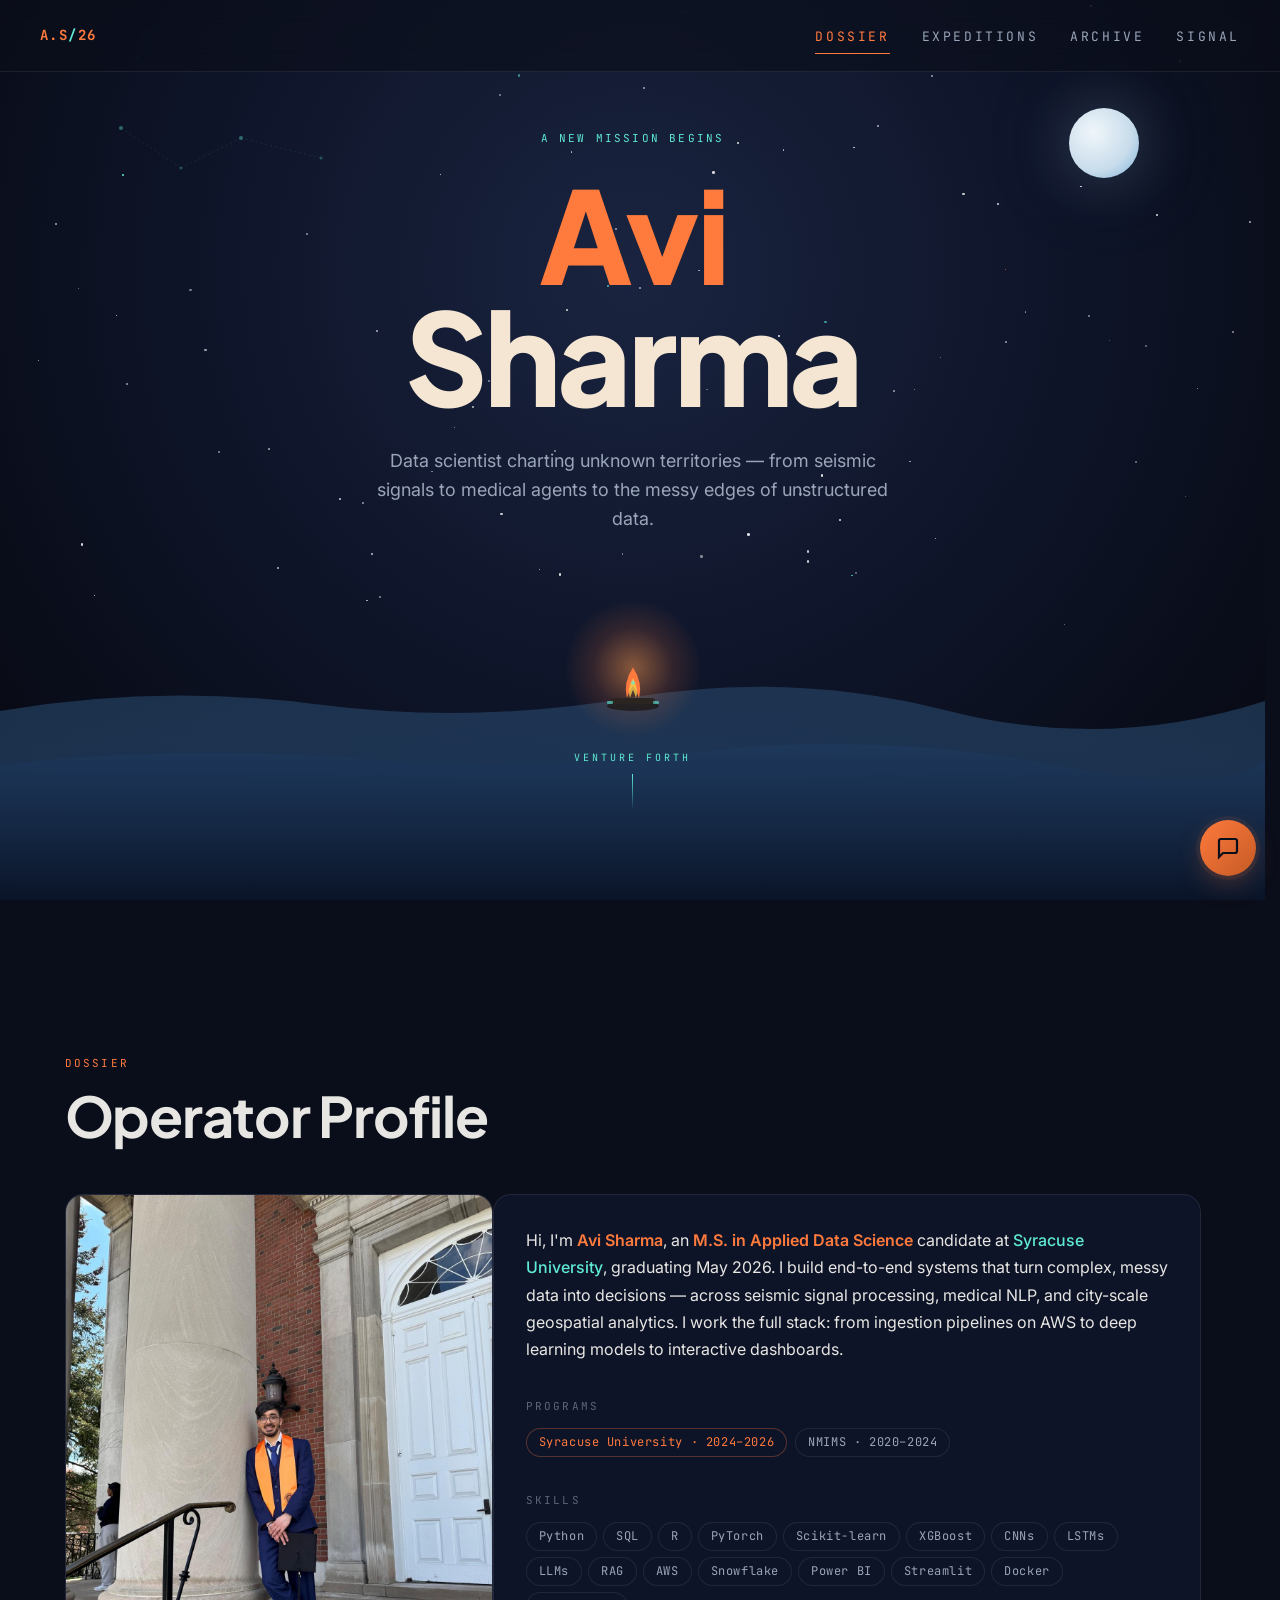
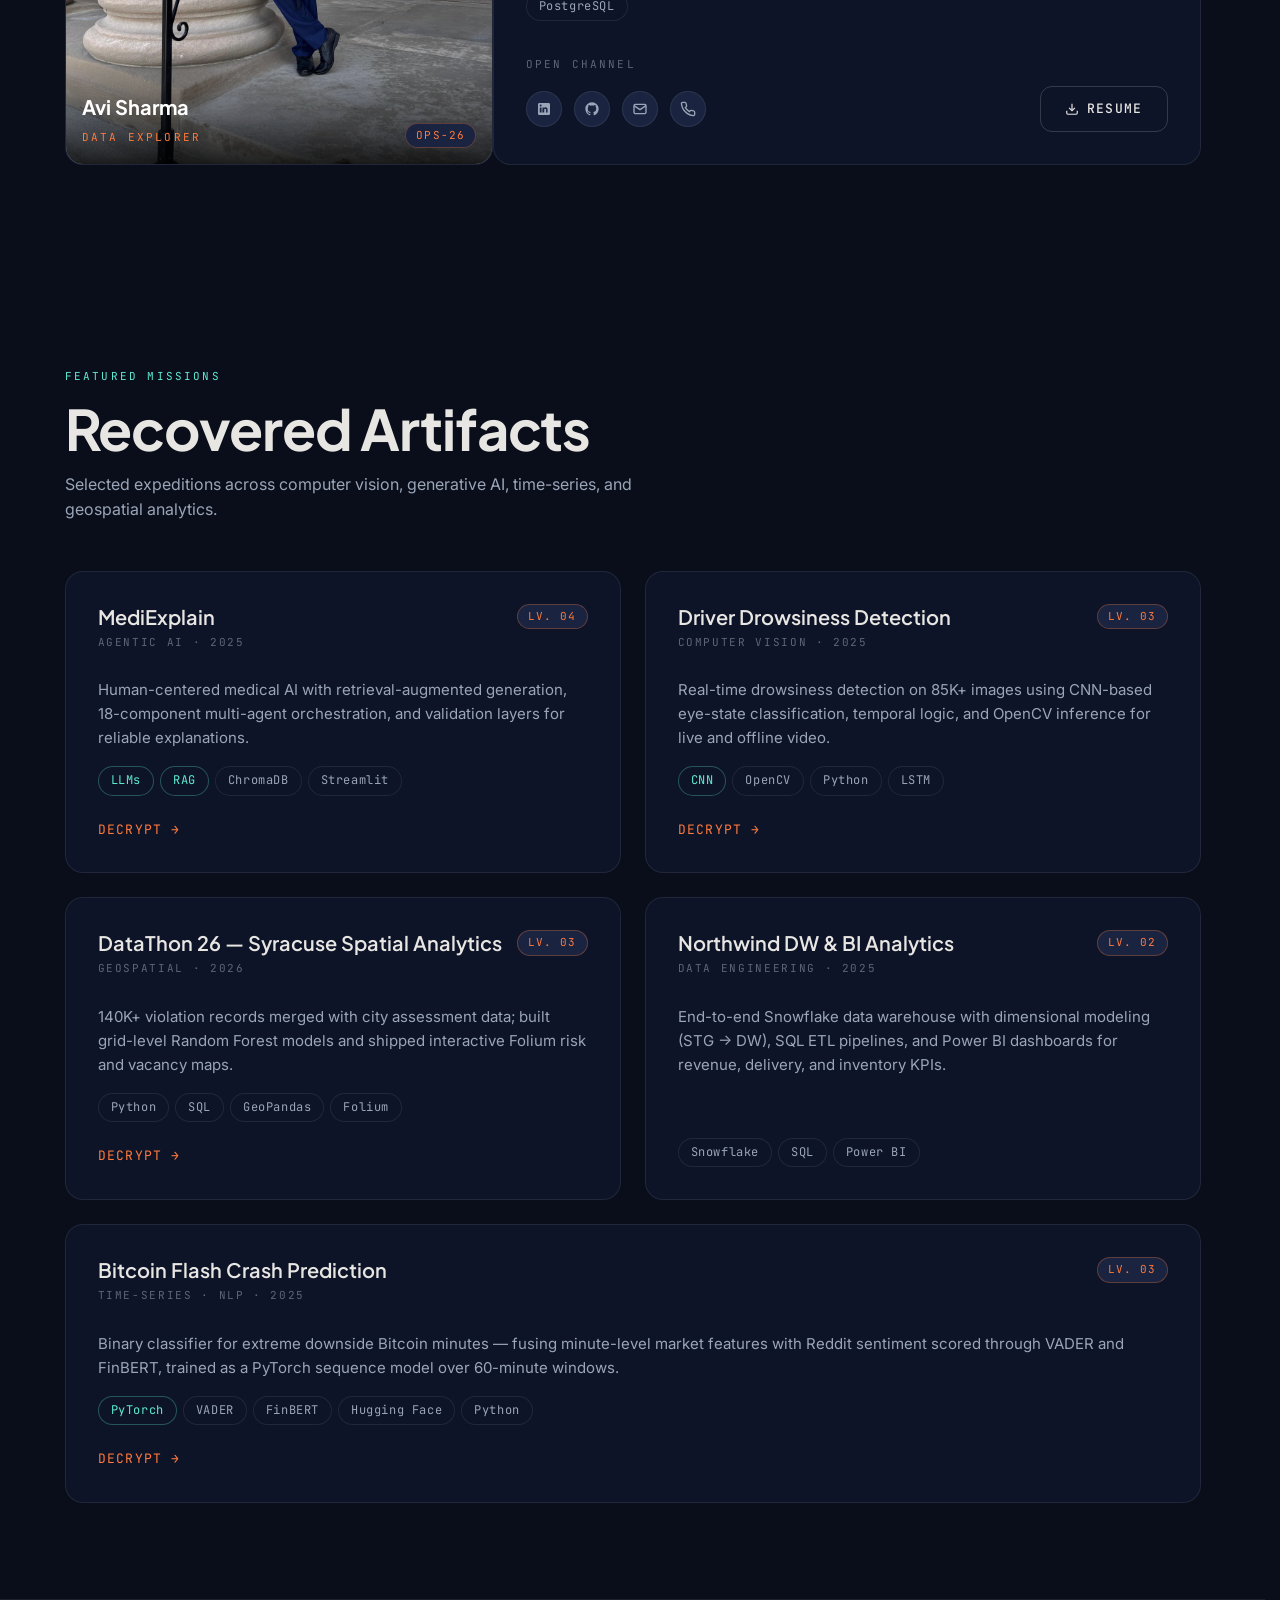
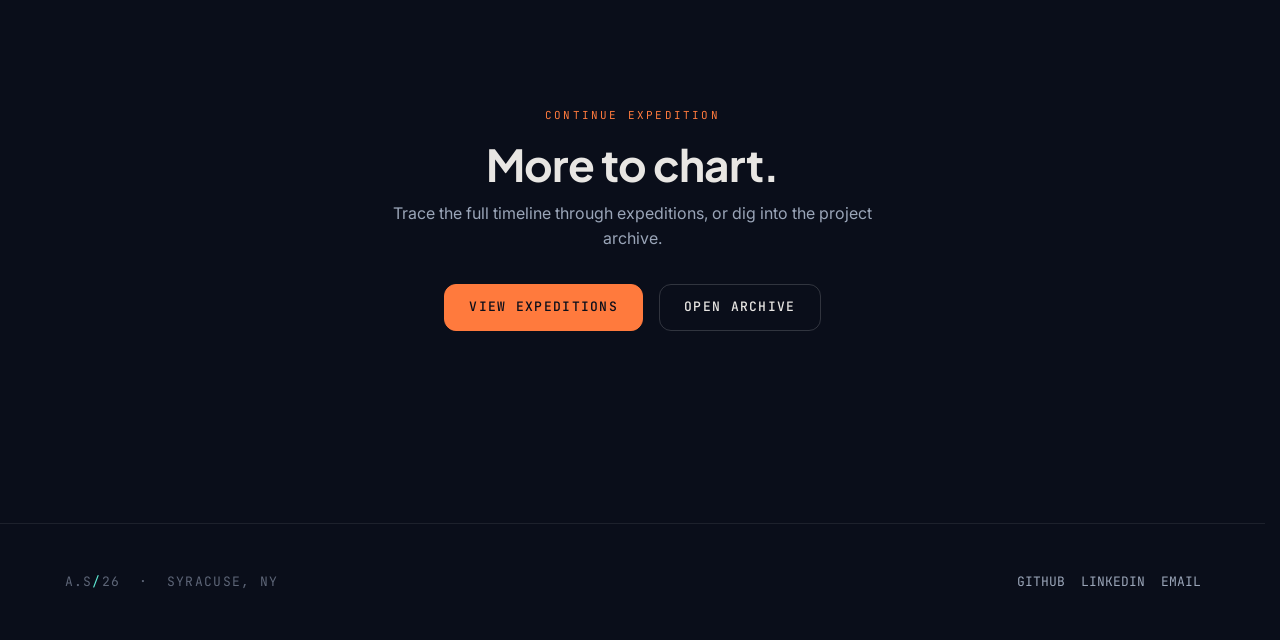
==== commit dddad4d0: "Fix LinkedIn URL, add resume" ====
--- a/index.html
+++ b/index.html
@@ -189,7 +189,7 @@
             <div>
               <p class="dossier__section-label">Open channel</p>
               <div class="dossier__connect-row">
-                <a href="https://www.linkedin.com/in/avi-sharma-1716361b8" class="dossier__icon-btn" aria-label="LinkedIn" target="_blank" rel="noopener">
+                <a href="https://www.linkedin.com/in/avi-sharma16" class="dossier__icon-btn" aria-label="LinkedIn" target="_blank" rel="noopener">
                   <svg viewBox="0 0 24 24" fill="currentColor"><path d="M19 3a2 2 0 0 1 2 2v14a2 2 0 0 1-2 2H5a2 2 0 0 1-2-2V5a2 2 0 0 1 2-2h14zM8.34 17.34V9.67H5.67v7.67h2.67zM7 8.34a1.5 1.5 0 1 0 0-3 1.5 1.5 0 0 0 0 3zm10.34 9V13.1c0-2.43-1.3-3.56-3.04-3.56-1.4 0-2.03.77-2.38 1.31V9.67H9.67c.04.74 0 7.67 0 7.67h2.66v-4.27c0-.24.02-.48.09-.65.19-.48.63-.97 1.36-.97.96 0 1.34.73 1.34 1.8v4.1h2.67z"/></svg>
                 </a>
                 <a href="https://github.com/Avish16" class="dossier__icon-btn" aria-label="GitHub" target="_blank" rel="noopener">
@@ -358,7 +358,7 @@
         <span class="footer__sig">A.S<span style="color: var(--c-data);">/</span>26 &nbsp;·&nbsp; SYRACUSE, NY</span>
         <div class="footer__links">
           <a href="https://github.com/Avish16" class="footer__link">GITHUB</a>
-          <a href="https://www.linkedin.com/in/avi-sharma-1716361b8" class="footer__link">LINKEDIN</a>
+          <a href="https://www.linkedin.com/in/avi-sharma16" class="footer__link">LINKEDIN</a>
           <a href="mailto:asharm78@syr.edu" class="footer__link">EMAIL</a>
         </div>
       </div>
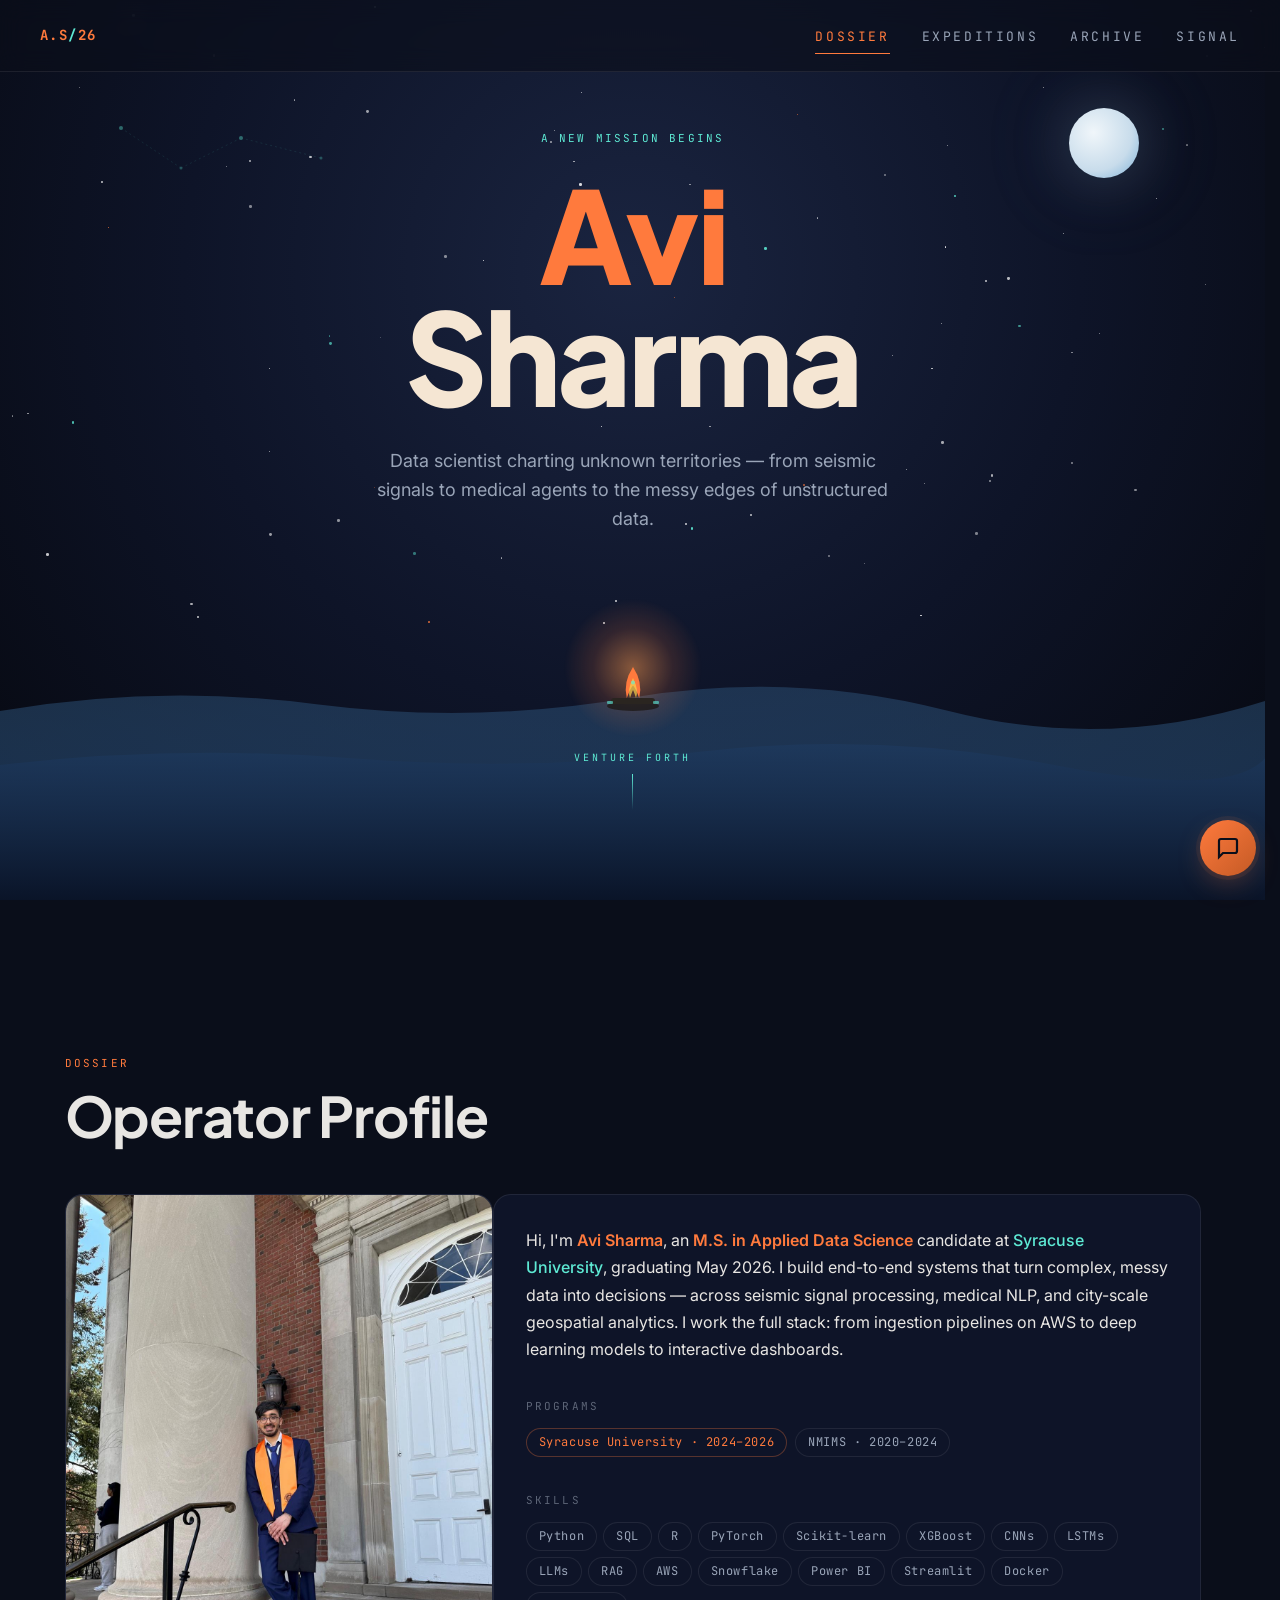
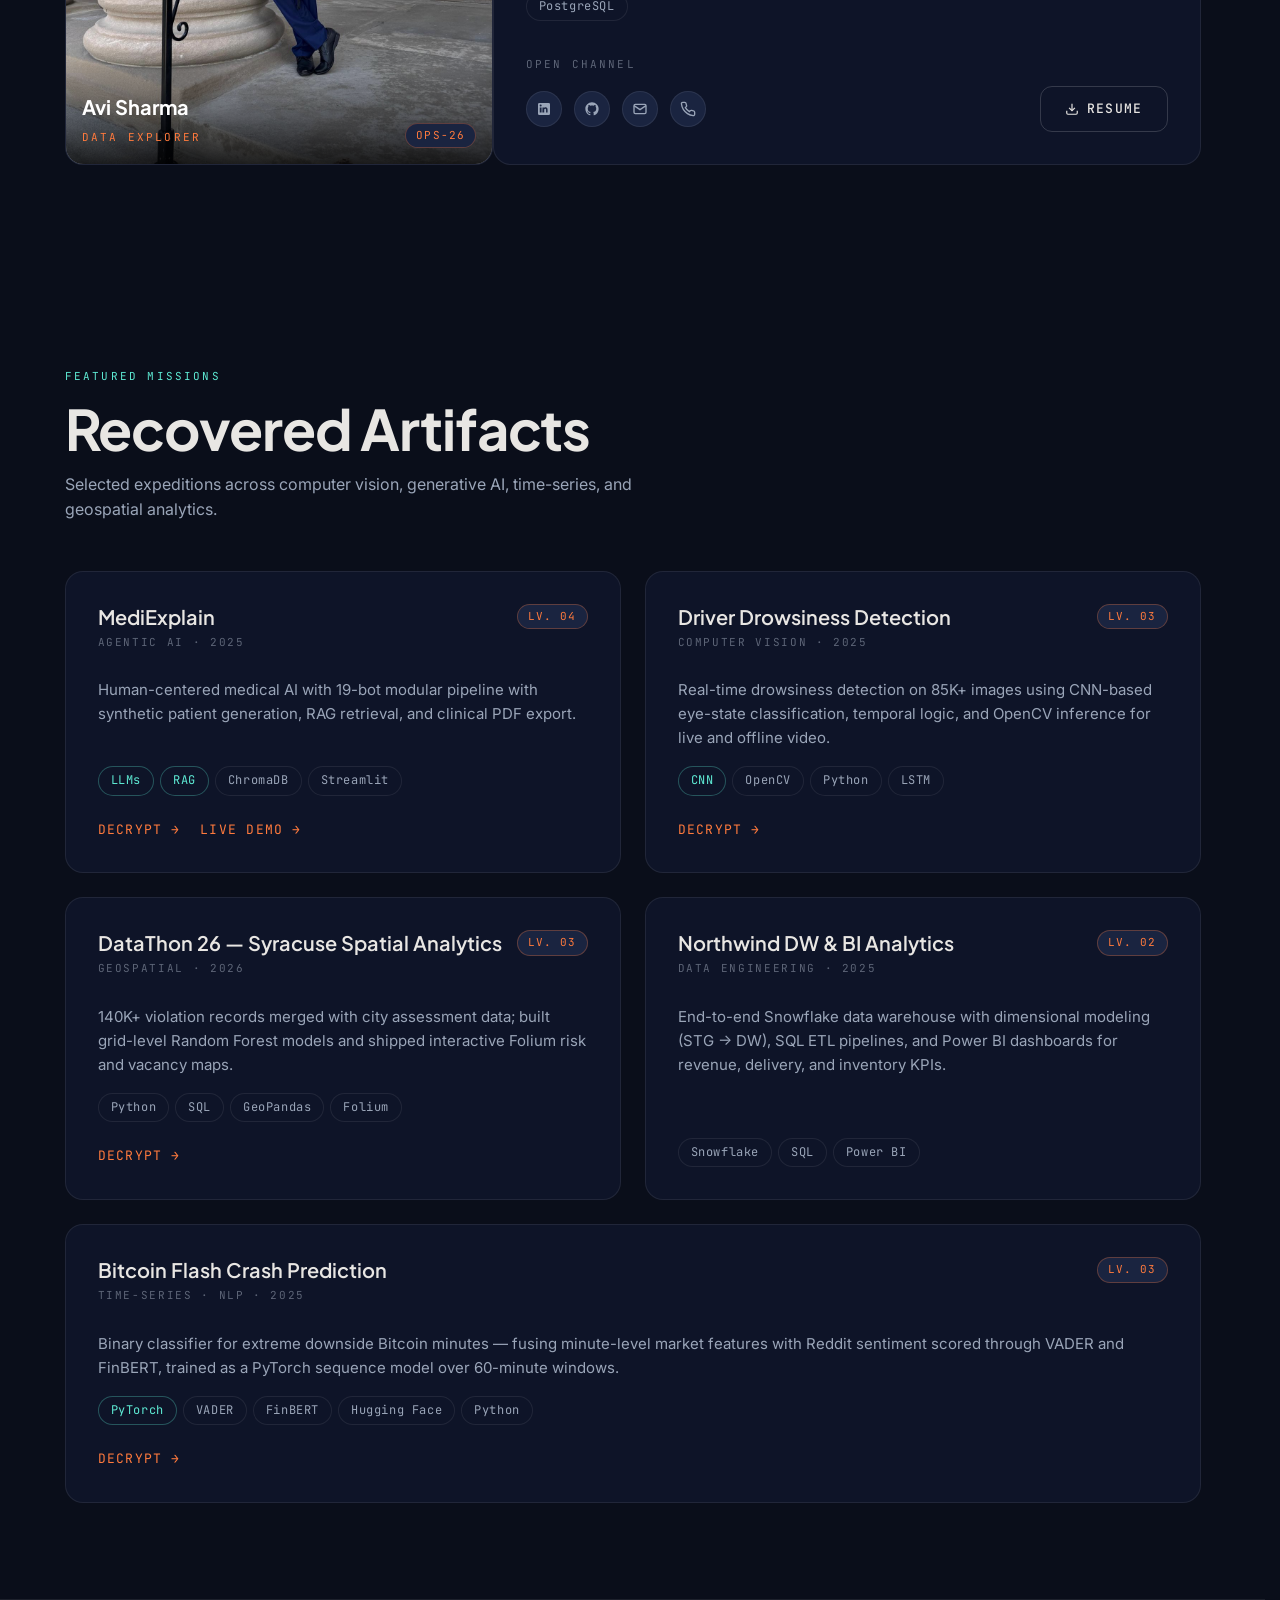
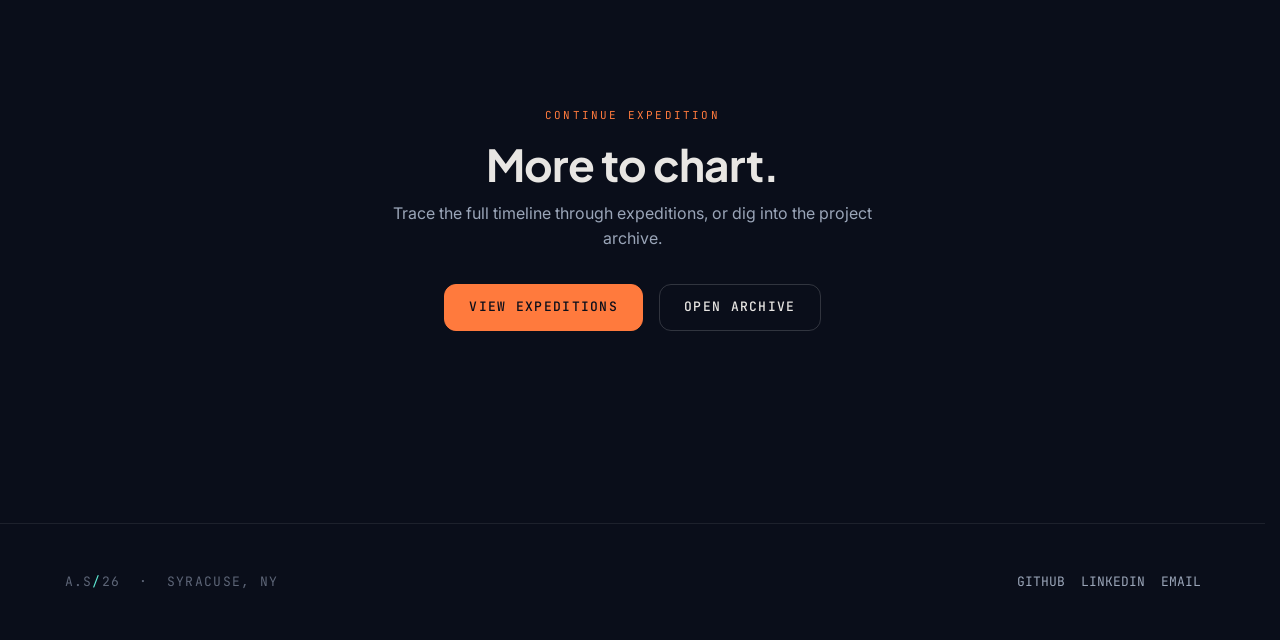
==== commit fb2baa30: "feat: update MediExplain to 19-bot pipeline with live demo links Co-Authored-By: Claude Sonnet 4.6 <" ====
--- a/index.html
+++ b/index.html
@@ -227,7 +227,7 @@
 
         <div class="missions__grid">
 
-          <a href="https://github.com/Avish16/mediexplain" target="_blank" rel="noopener" class="mission-card fade-in">
+          <div class="mission-card fade-in">
             <div class="mission-card__header">
               <div>
                 <h3 class="mission-card__title">MediExplain</h3>
@@ -236,7 +236,7 @@
               <span class="lvl-badge">LV. 04</span>
             </div>
             <p class="mission-card__desc">
-              Human-centered medical AI with retrieval-augmented generation, 18-component multi-agent orchestration, and validation layers for reliable explanations.
+              Human-centered medical AI with 19-bot modular pipeline with synthetic patient generation, RAG retrieval, and clinical PDF export.
             </p>
             <div class="mission-card__tech">
               <span class="pill pill--data">LLMs</span>
@@ -244,8 +244,11 @@
               <span class="pill">ChromaDB</span>
               <span class="pill">Streamlit</span>
             </div>
-            <span class="mission-card__cta">DECRYPT <span class="mission-card__cta-arrow">→</span></span>
-          </a>
+            <div style="display:flex;gap:1.25rem;margin-top:auto;">
+              <a href="https://github.com/Avish16/mediexplain" target="_blank" rel="noopener" class="mission-card__cta">DECRYPT <span class="mission-card__cta-arrow">→</span></a>
+              <a href="https://mediexplain.streamlit.app" target="_blank" rel="noopener" class="mission-card__cta">LIVE DEMO <span class="mission-card__cta-arrow">→</span></a>
+            </div>
+          </div>
 
           <a href="https://github.com/Avish16/Deep_Learning-Drowsiness_Detection" target="_blank" rel="noopener" class="mission-card fade-in">
             <div class="mission-card__header">
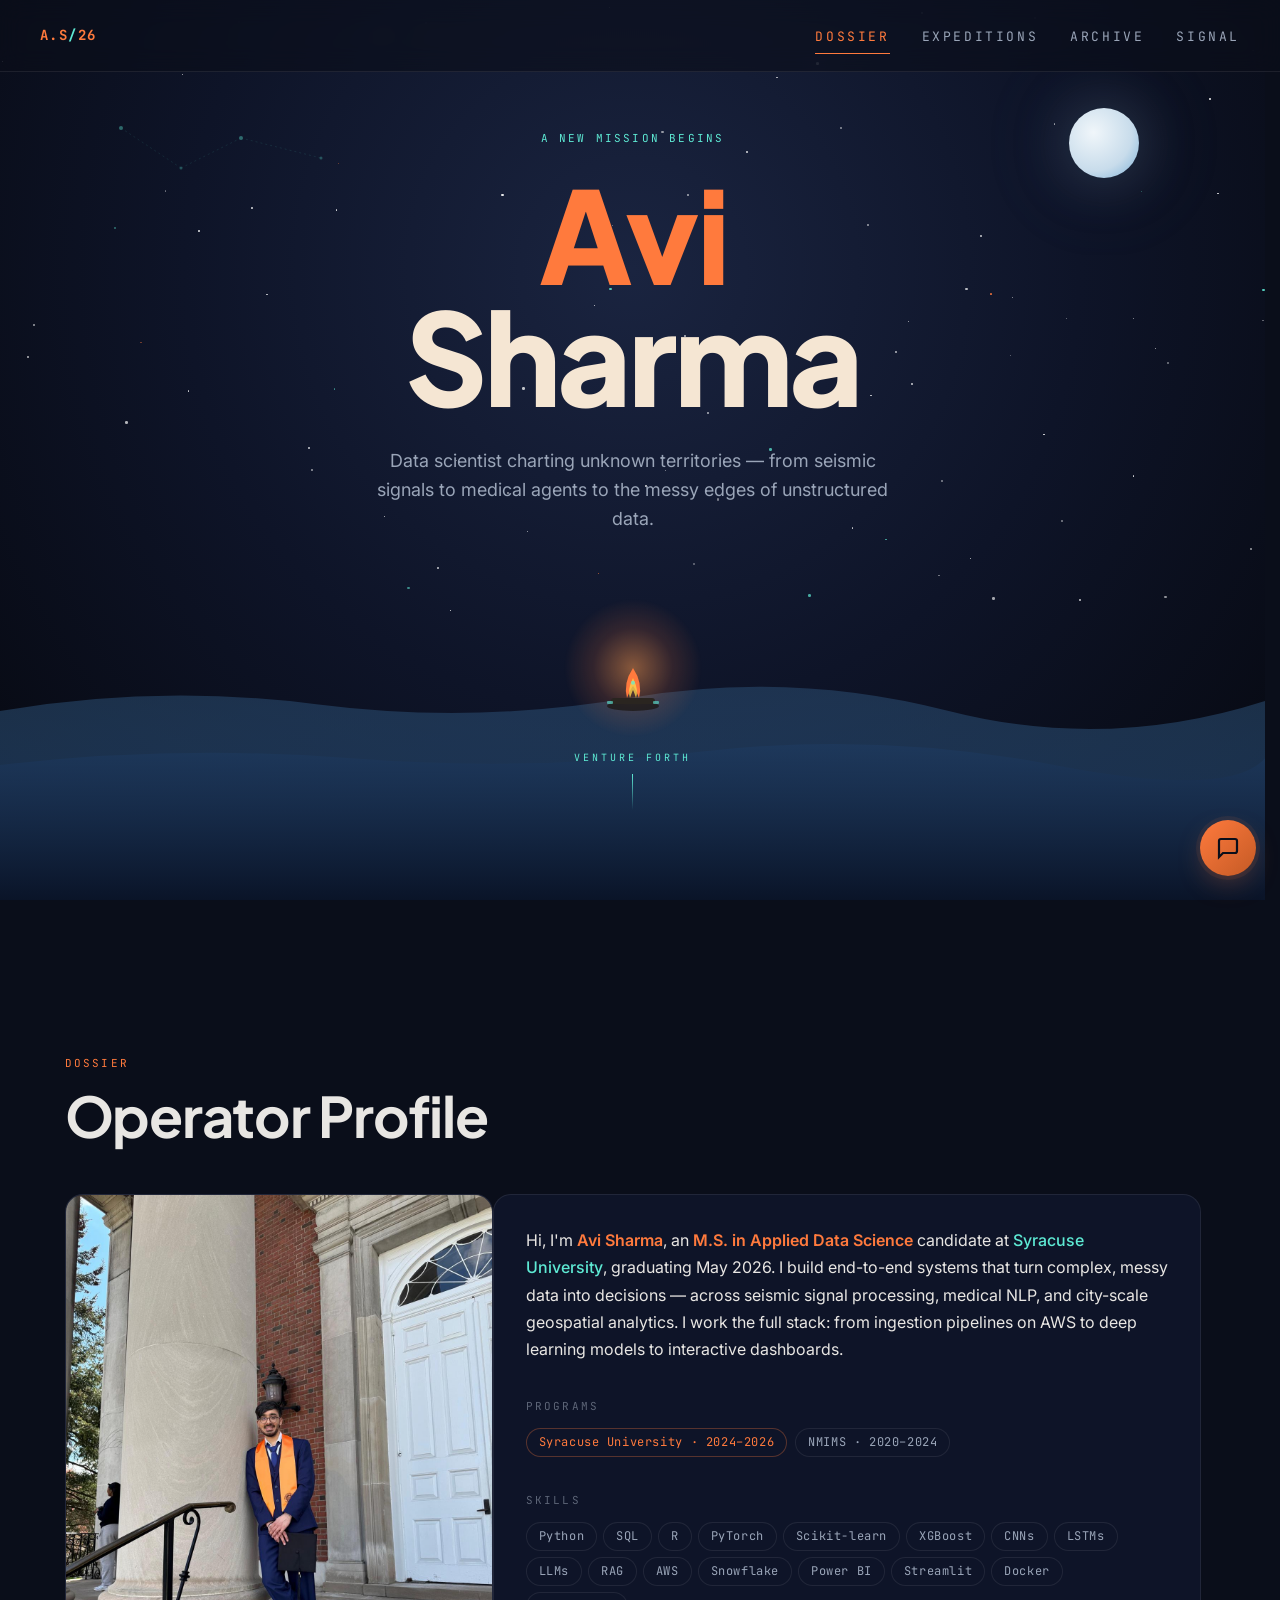
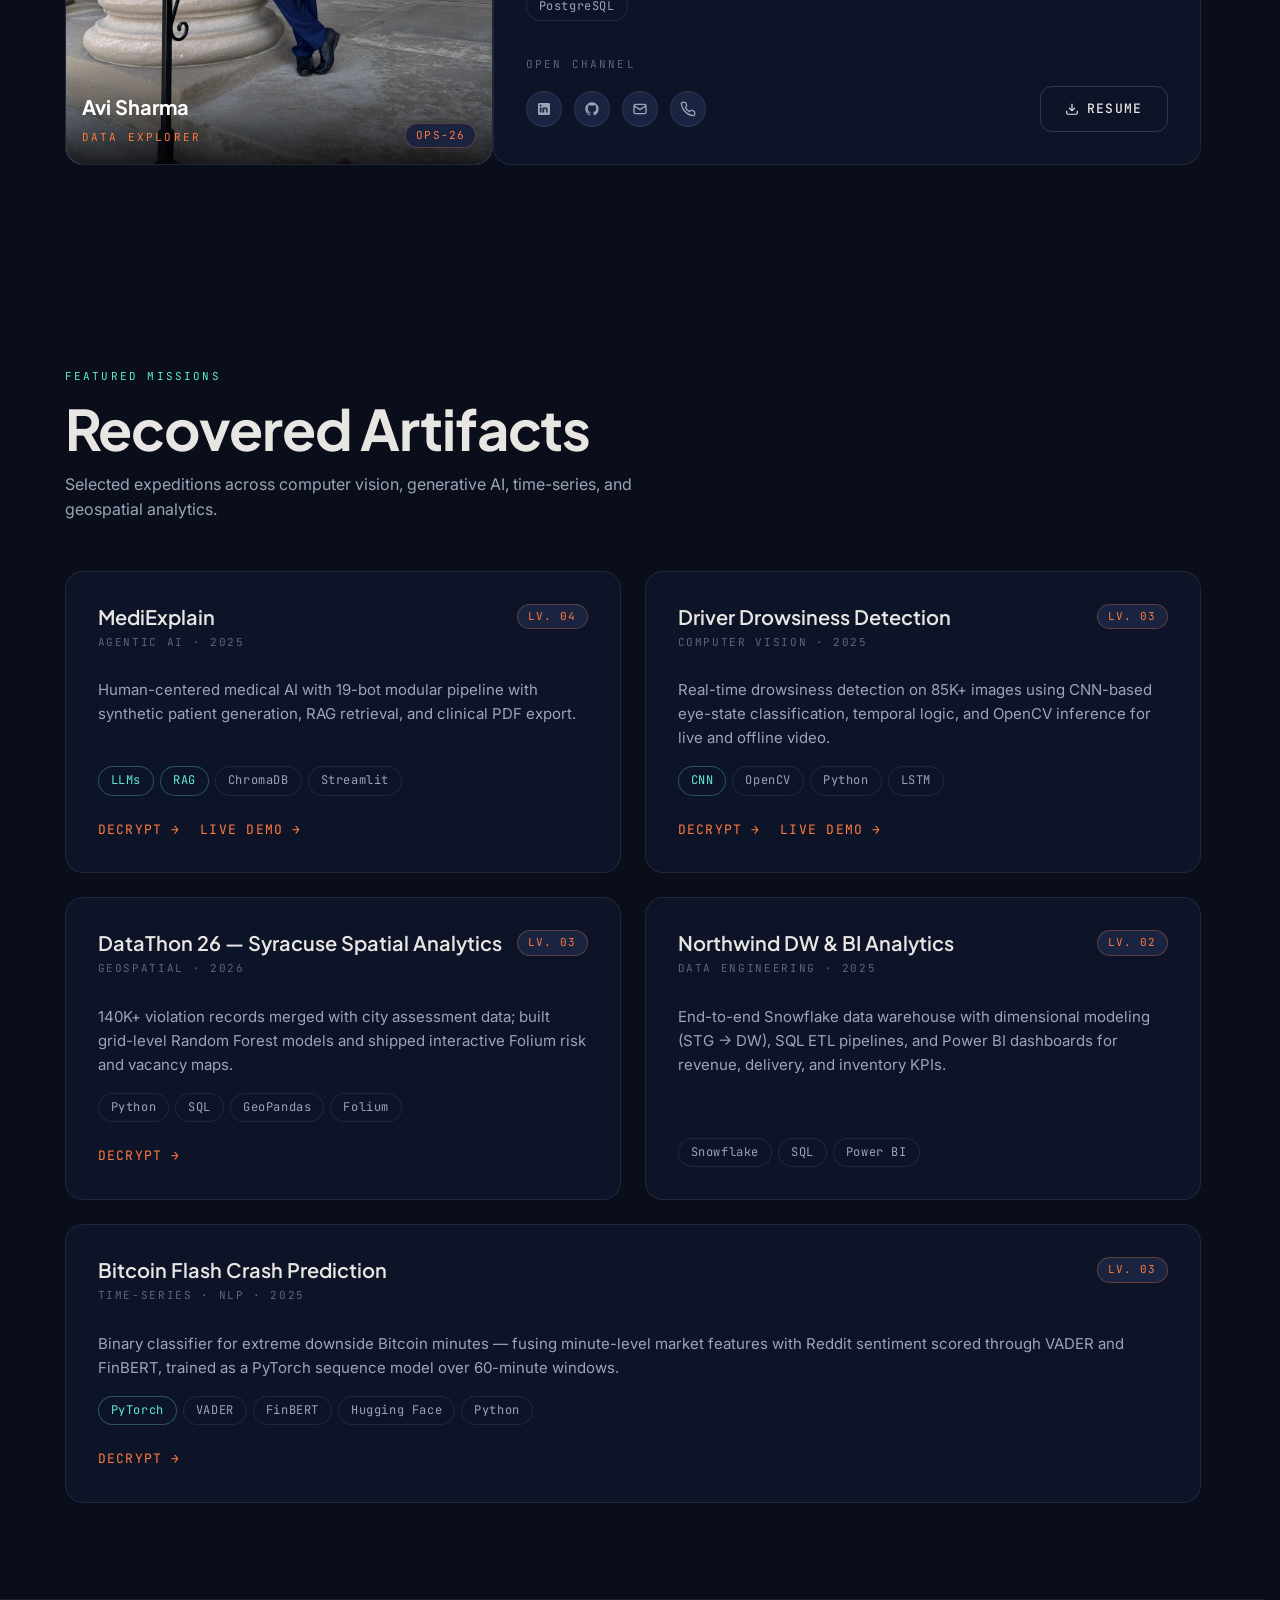
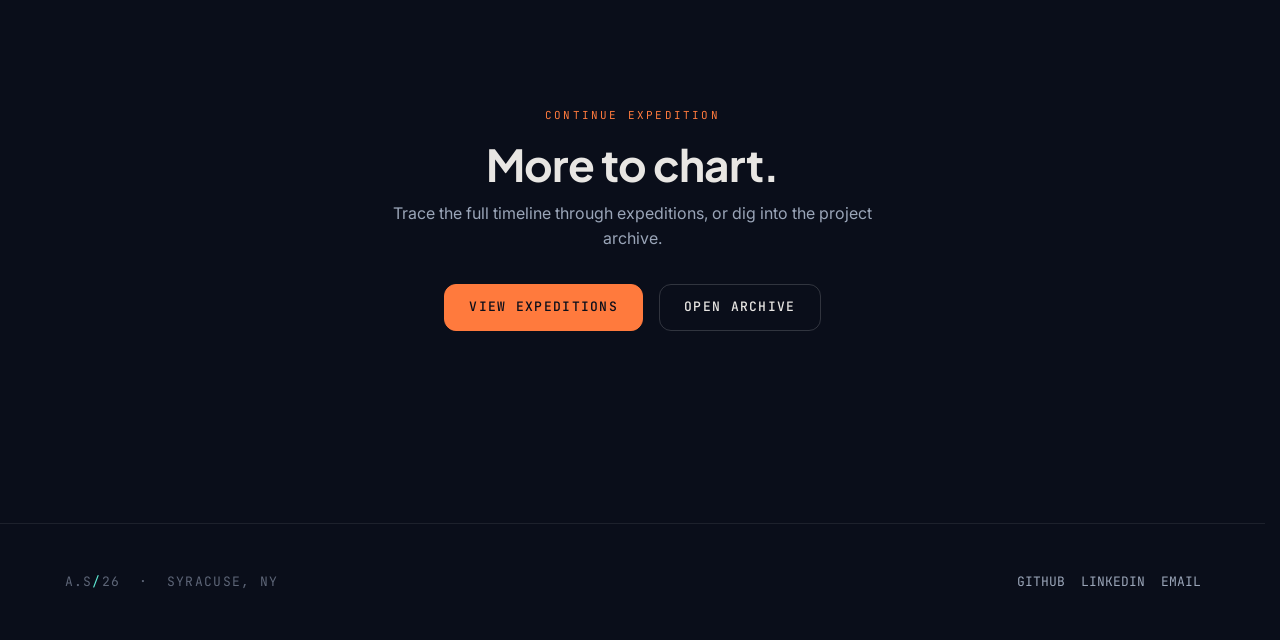
==== commit 4b41eff4: "feat: add GitHub Pages and Live Demo links for Driver Drowsiness Detection" ====
--- a/index.html
+++ b/index.html
@@ -250,7 +250,7 @@
             </div>
           </div>
 
-          <a href="https://github.com/Avish16/Deep_Learning-Drowsiness_Detection" target="_blank" rel="noopener" class="mission-card fade-in">
+          <div class="mission-card fade-in">
             <div class="mission-card__header">
               <div>
                 <h3 class="mission-card__title">Driver Drowsiness Detection</h3>
@@ -267,8 +267,11 @@
               <span class="pill">Python</span>
               <span class="pill">LSTM</span>
             </div>
-            <span class="mission-card__cta">DECRYPT <span class="mission-card__cta-arrow">→</span></span>
-          </a>
+            <div style="display:flex;gap:1.25rem;margin-top:auto;">
+              <a href="https://github.com/Avish16/Deep_Learning-Drowsiness_Detection" target="_blank" rel="noopener" class="mission-card__cta">DECRYPT <span class="mission-card__cta-arrow">→</span></a>
+              <a href="https://deeplearning-drowsinessdetection.streamlit.app/" target="_blank" rel="noopener" class="mission-card__cta">LIVE DEMO <span class="mission-card__cta-arrow">→</span></a>
+            </div>
+          </div>
 
           <a href="https://github.com/Avish16/DataThon26" target="_blank" rel="noopener" class="mission-card fade-in">
             <div class="mission-card__header">
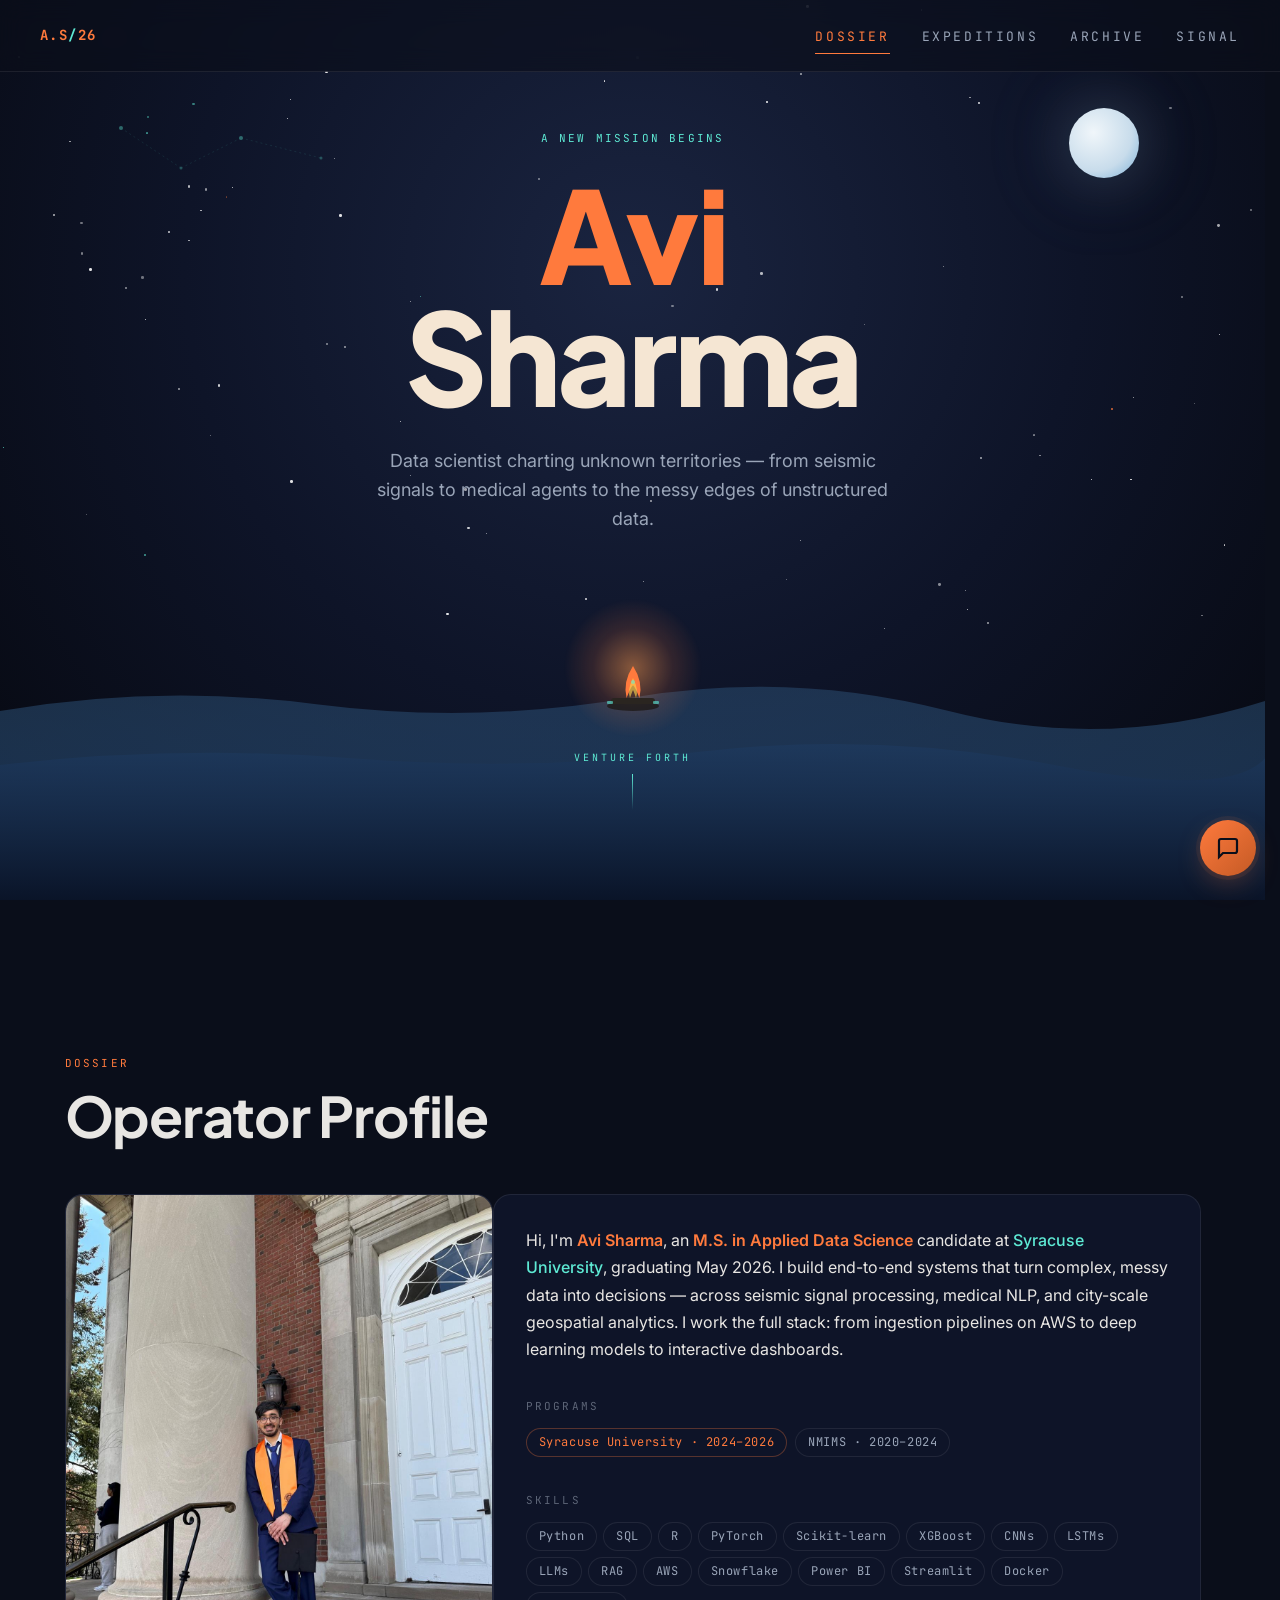
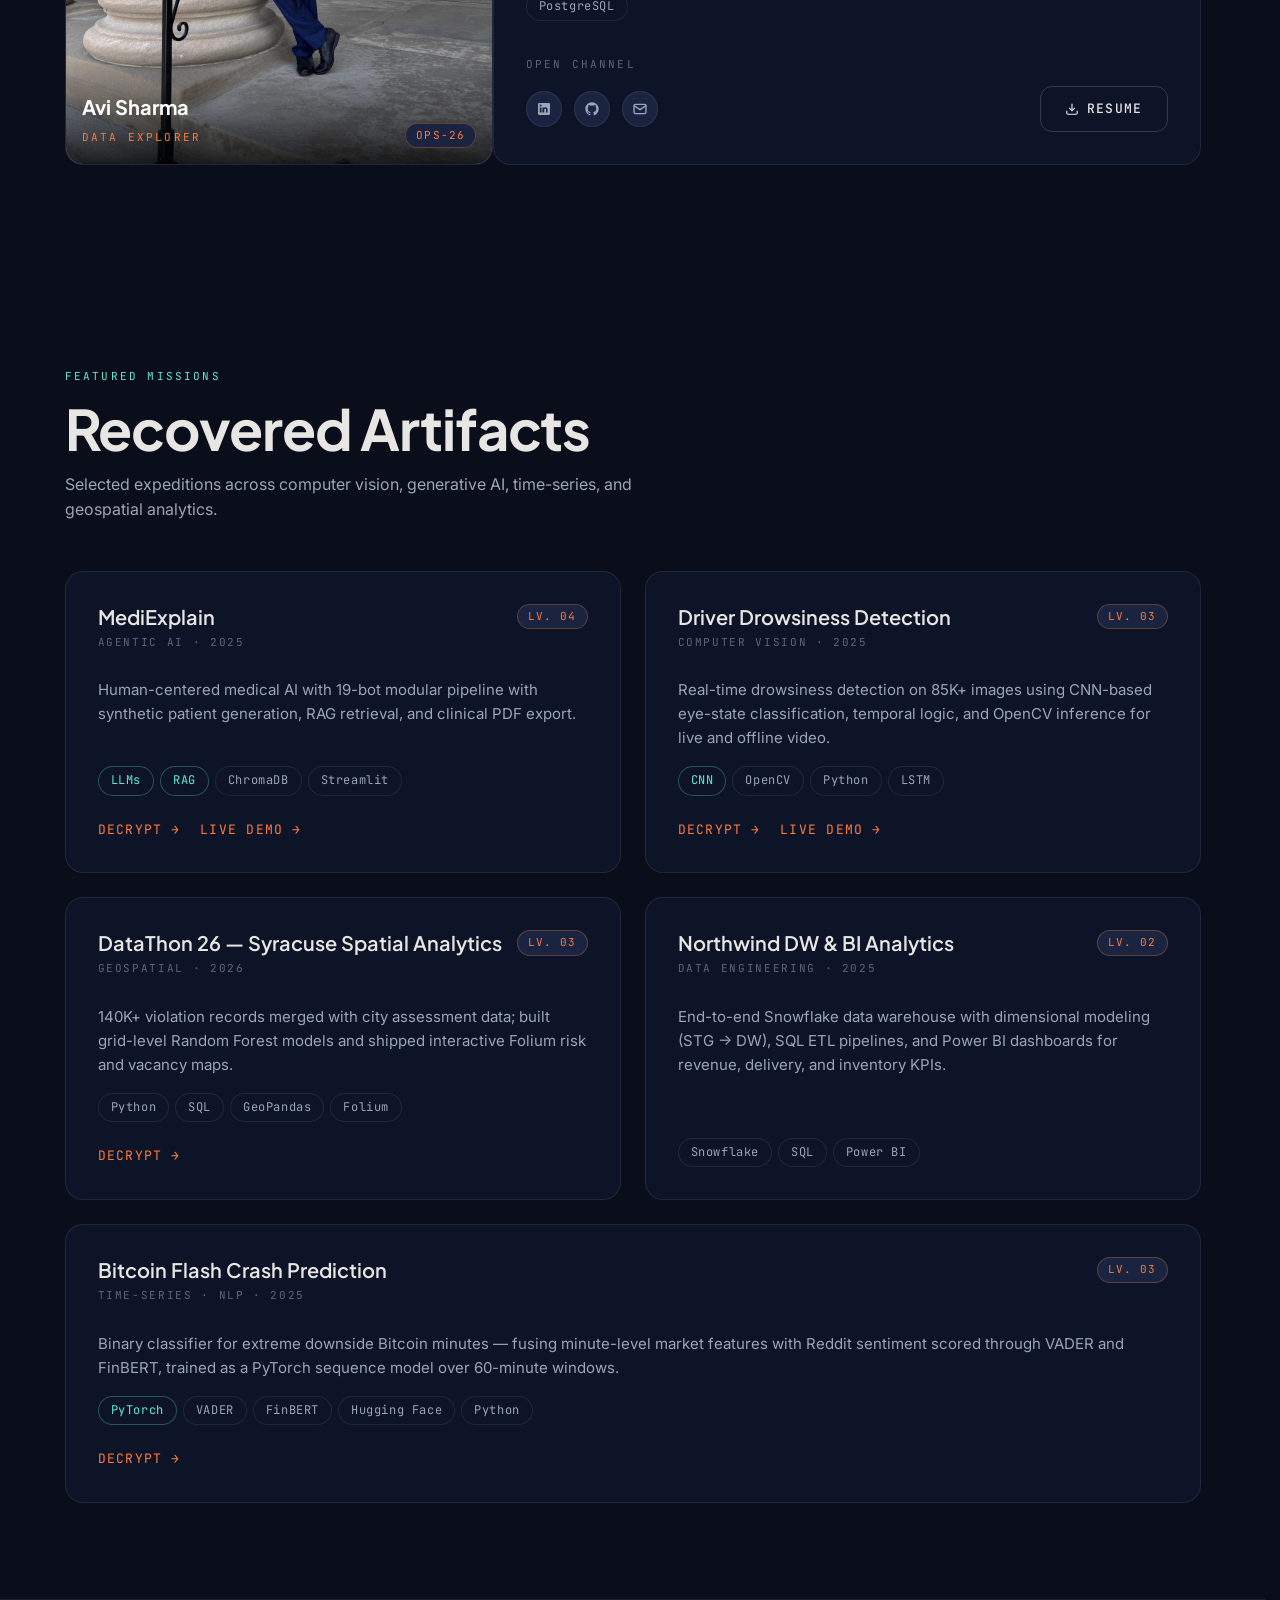
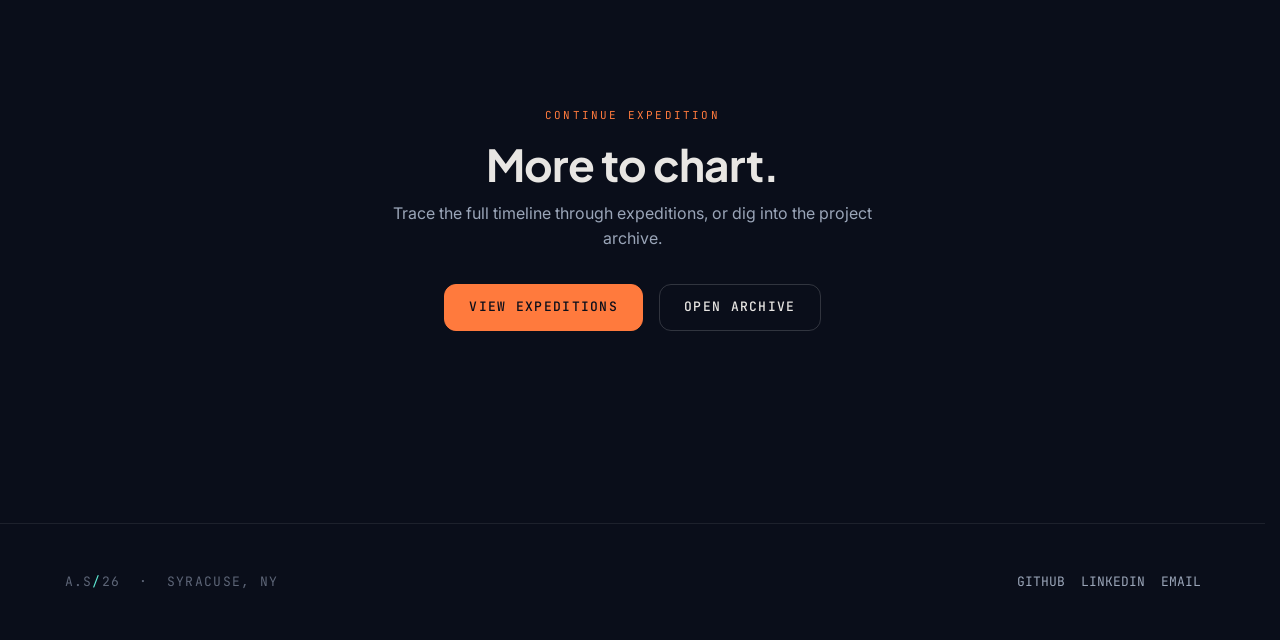
==== commit 5cdae1cf: "remove phone, fix signal cards to 4-col grid" ====
--- a/index.html
+++ b/index.html
@@ -198,9 +198,7 @@
                 <a href="mailto:asharm78@syr.edu" class="dossier__icon-btn" aria-label="Email">
                   <svg viewBox="0 0 24 24" fill="none" stroke="currentColor" stroke-width="2"><rect x="3" y="5" width="18" height="14" rx="2"/><path d="M3 7l9 6 9-6"/></svg>
                 </a>
-                <a href="tel:+13154183188" class="dossier__icon-btn" aria-label="Phone">
-                  <svg viewBox="0 0 24 24" fill="none" stroke="currentColor" stroke-width="2"><path d="M22 16.92v3a2 2 0 0 1-2.18 2 19.79 19.79 0 0 1-8.63-3.07 19.5 19.5 0 0 1-6-6 19.79 19.79 0 0 1-3.07-8.67A2 2 0 0 1 4.11 2h3a2 2 0 0 1 2 1.72 12.84 12.84 0 0 0 .7 2.81 2 2 0 0 1-.45 2.11L8.09 9.91a16 16 0 0 0 6 6l1.27-1.27a2 2 0 0 1 2.11-.45 12.84 12.84 0 0 0 2.81.7A2 2 0 0 1 22 16.92z"/></svg>
-                </a>
+
                 <a href="connect.html" class="btn btn--ghost" style="margin-left:auto;">
                   <svg width="14" height="14" viewBox="0 0 24 24" fill="none" stroke="currentColor" stroke-width="2"><path d="M21 15v4a2 2 0 0 1-2 2H5a2 2 0 0 1-2-2v-4"/><polyline points="7 10 12 15 17 10"/><line x1="12" y1="15" x2="12" y2="3"/></svg>
                   RESUME
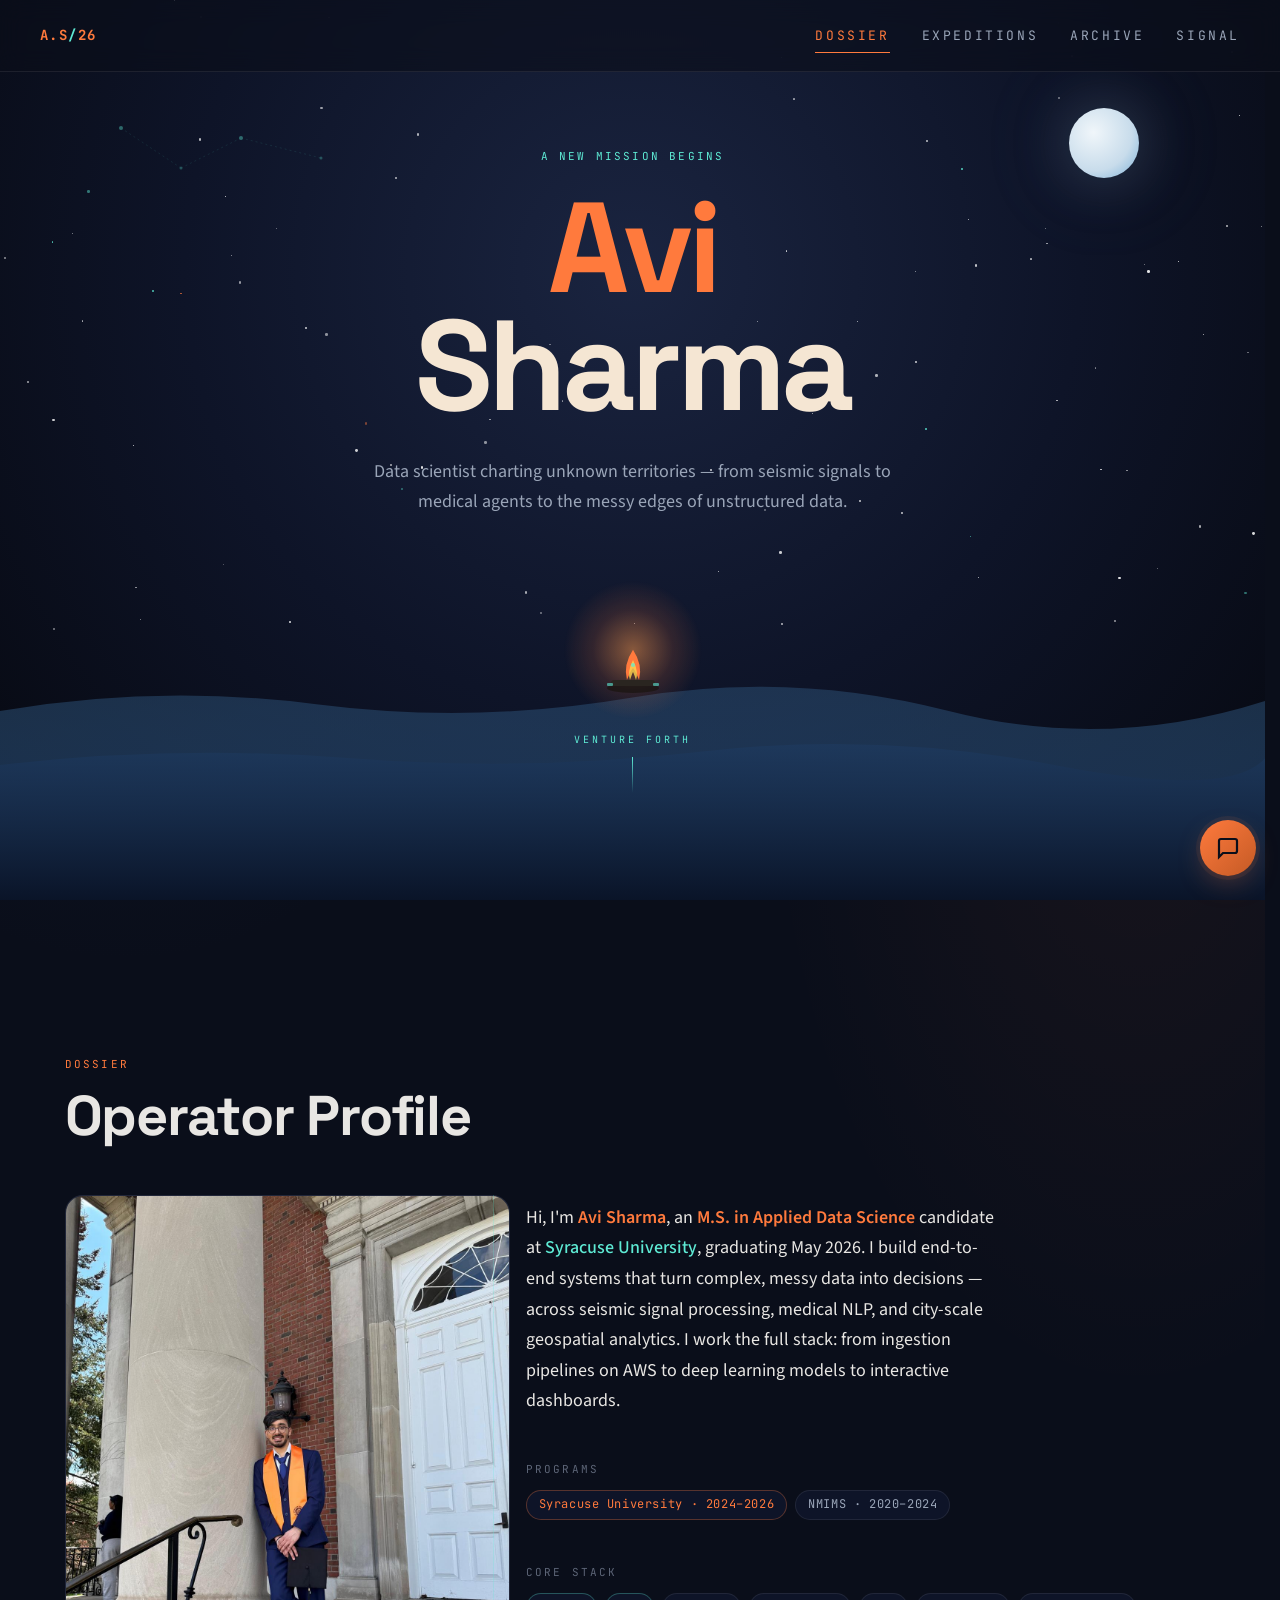
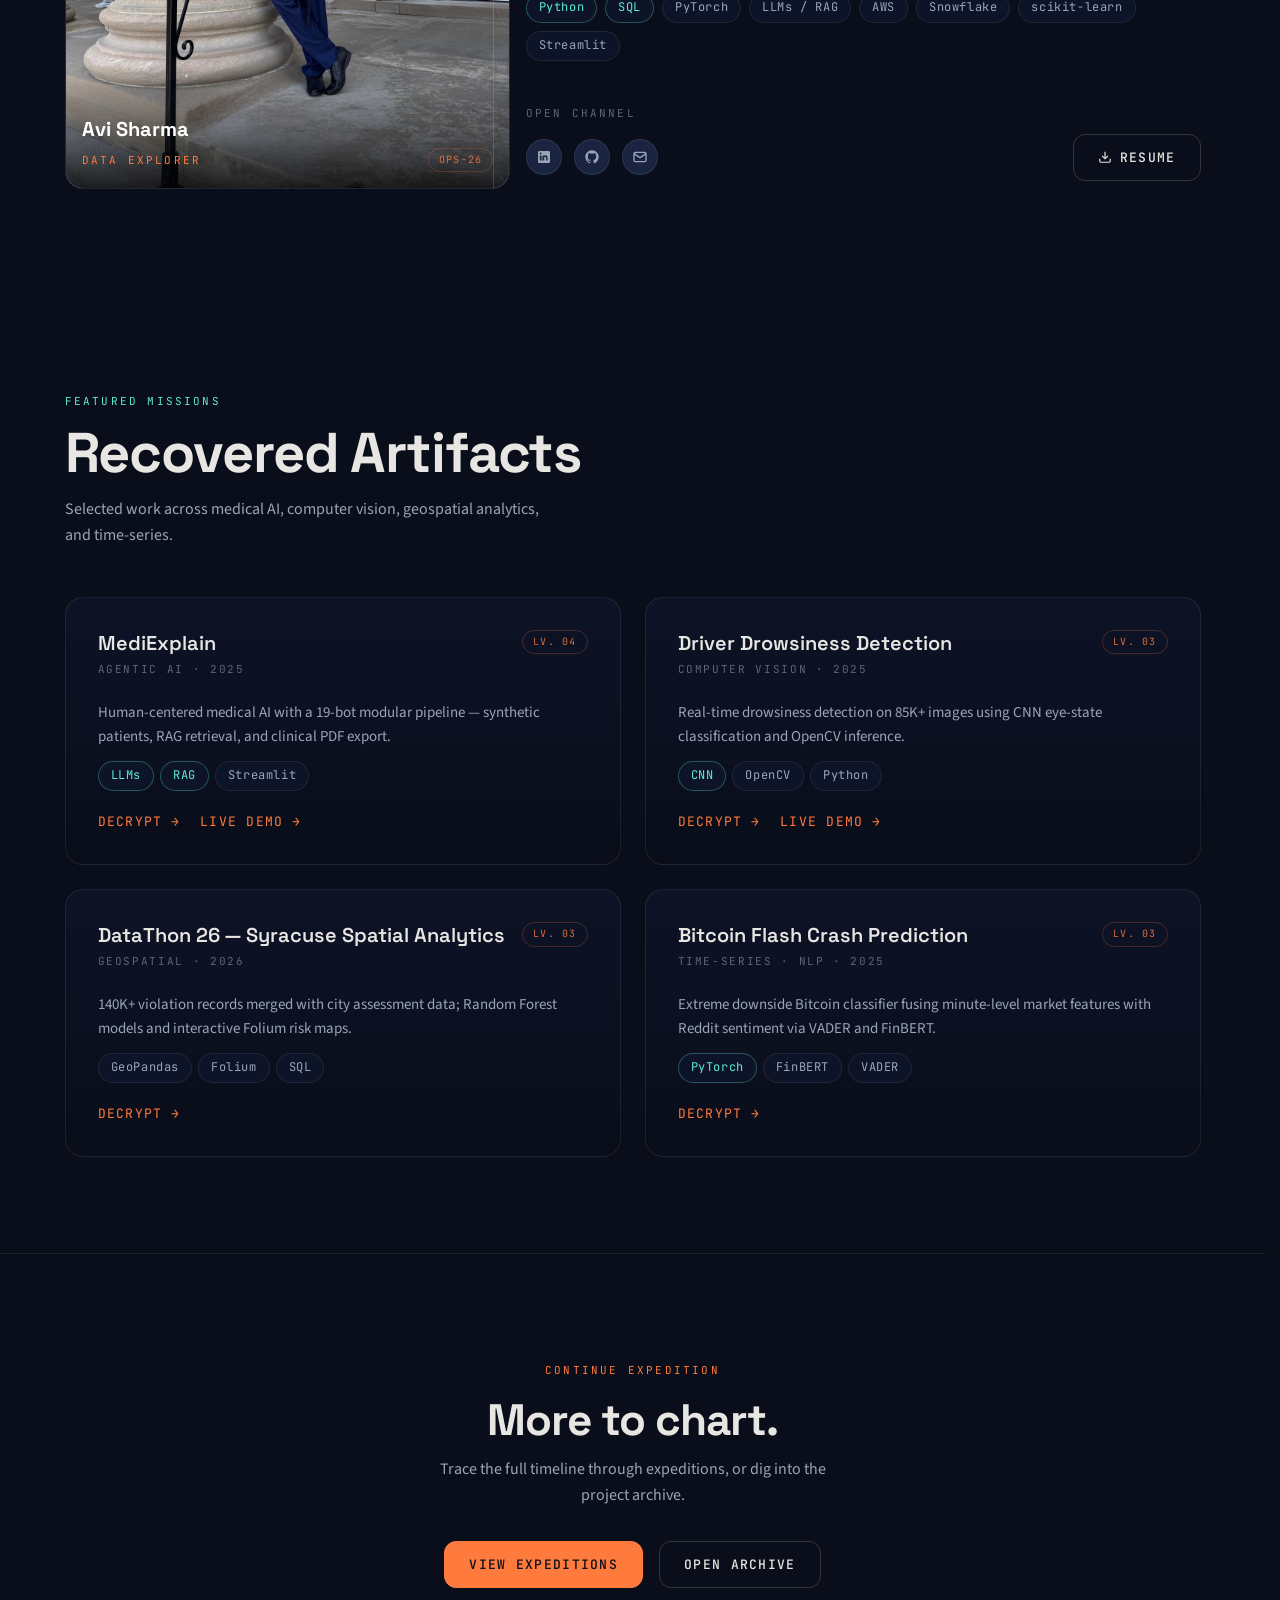
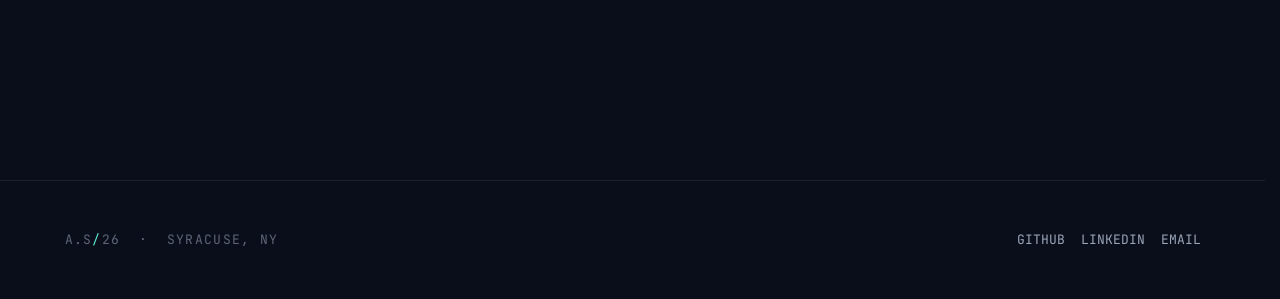
==== commit f6f4da3a: "Polish portfolio design: typography, declutter, and motion. Co-authored-by: Cursor <cursoragent@curs" ====
--- a/index.html
+++ b/index.html
@@ -23,7 +23,7 @@
 
   <link rel="preconnect" href="https://fonts.googleapis.com" />
   <link rel="preconnect" href="https://fonts.gstatic.com" crossorigin />
-  <link rel="stylesheet" href="https://fonts.googleapis.com/css2?family=Plus+Jakarta+Sans:wght@400;500;600;700;800&family=Inter:wght@400;500;600&family=JetBrains+Mono:wght@400;500;700&display=swap" />
+  <link rel="stylesheet" href="https://fonts.googleapis.com/css2?family=Space+Grotesk:wght@400;500;600;700&family=Source+Sans+3:wght@400;500;600;700&family=JetBrains+Mono:wght@400;500;700&display=swap" />
 
   <link rel="stylesheet" href="css/main.css" />
   <link rel="stylesheet" href="css/hero.css" />
@@ -165,24 +165,16 @@
             </div>
 
             <div>
-              <p class="dossier__section-label">Skills</p>
+              <p class="dossier__section-label">Core stack</p>
               <div class="dossier__skills">
-                <span class="pill">Python</span>
-                <span class="pill">SQL</span>
-                <span class="pill">R</span>
+                <span class="pill pill--data">Python</span>
+                <span class="pill pill--data">SQL</span>
                 <span class="pill">PyTorch</span>
-                <span class="pill">Scikit-learn</span>
-                <span class="pill">XGBoost</span>
-                <span class="pill">CNNs</span>
-                <span class="pill">LSTMs</span>
-                <span class="pill">LLMs</span>
-                <span class="pill">RAG</span>
+                <span class="pill">LLMs / RAG</span>
                 <span class="pill">AWS</span>
                 <span class="pill">Snowflake</span>
-                <span class="pill">Power BI</span>
+                <span class="pill">scikit-learn</span>
                 <span class="pill">Streamlit</span>
-                <span class="pill">Docker</span>
-                <span class="pill">PostgreSQL</span>
               </div>
             </div>
 
@@ -220,7 +212,7 @@
         <div class="missions__header fade-in">
           <p class="eyebrow eyebrow--data">FEATURED MISSIONS</p>
           <h2 class="h2 missions__title">Recovered Artifacts</h2>
-          <p class="missions__sub">Selected expeditions across computer vision, generative AI, time-series, and geospatial analytics.</p>
+          <p class="missions__sub">Selected work across medical AI, computer vision, geospatial analytics, and time-series.</p>
         </div>
 
         <div class="missions__grid">
@@ -234,15 +226,14 @@
               <span class="lvl-badge">LV. 04</span>
             </div>
             <p class="mission-card__desc">
-              Human-centered medical AI with 19-bot modular pipeline with synthetic patient generation, RAG retrieval, and clinical PDF export.
+              Human-centered medical AI with a 19-bot modular pipeline — synthetic patients, RAG retrieval, and clinical PDF export.
             </p>
             <div class="mission-card__tech">
               <span class="pill pill--data">LLMs</span>
               <span class="pill pill--data">RAG</span>
-              <span class="pill">ChromaDB</span>
               <span class="pill">Streamlit</span>
             </div>
-            <div style="display:flex;gap:1.25rem;margin-top:auto;">
+            <div class="mission-card__links">
               <a href="https://github.com/Avish16/mediexplain" target="_blank" rel="noopener" class="mission-card__cta">DECRYPT <span class="mission-card__cta-arrow">→</span></a>
               <a href="https://mediexplain.streamlit.app" target="_blank" rel="noopener" class="mission-card__cta">LIVE DEMO <span class="mission-card__cta-arrow">→</span></a>
             </div>
@@ -257,15 +248,14 @@
               <span class="lvl-badge">LV. 03</span>
             </div>
             <p class="mission-card__desc">
-              Real-time drowsiness detection on 85K+ images using CNN-based eye-state classification, temporal logic, and OpenCV inference for live and offline video.
+              Real-time drowsiness detection on 85K+ images using CNN eye-state classification and OpenCV inference.
             </p>
             <div class="mission-card__tech">
               <span class="pill pill--data">CNN</span>
               <span class="pill">OpenCV</span>
               <span class="pill">Python</span>
-              <span class="pill">LSTM</span>
-            </div>
-            <div style="display:flex;gap:1.25rem;margin-top:auto;">
+            </div>
+            <div class="mission-card__links">
               <a href="https://github.com/Avish16/Deep_Learning-Drowsiness_Detection" target="_blank" rel="noopener" class="mission-card__cta">DECRYPT <span class="mission-card__cta-arrow">→</span></a>
               <a href="https://deeplearning-drowsinessdetection.streamlit.app/" target="_blank" rel="noopener" class="mission-card__cta">LIVE DEMO <span class="mission-card__cta-arrow">→</span></a>
             </div>
@@ -280,36 +270,17 @@
               <span class="lvl-badge">LV. 03</span>
             </div>
             <p class="mission-card__desc">
-              140K+ violation records merged with city assessment data; built grid-level Random Forest models and shipped interactive Folium risk and vacancy maps.
+              140K+ violation records merged with city assessment data; Random Forest models and interactive Folium risk maps.
             </p>
             <div class="mission-card__tech">
-              <span class="pill">Python</span>
-              <span class="pill">SQL</span>
               <span class="pill">GeoPandas</span>
               <span class="pill">Folium</span>
+              <span class="pill">SQL</span>
             </div>
             <span class="mission-card__cta">DECRYPT <span class="mission-card__cta-arrow">→</span></span>
           </a>
 
-          <div class="mission-card mission-card--static fade-in">
-            <div class="mission-card__header">
-              <div>
-                <h3 class="mission-card__title">Northwind DW & BI Analytics</h3>
-                <p class="mission-card__sub">Data Engineering · 2025</p>
-              </div>
-              <span class="lvl-badge">LV. 02</span>
-            </div>
-            <p class="mission-card__desc">
-              End-to-end Snowflake data warehouse with dimensional modeling (STG → DW), SQL ETL pipelines, and Power BI dashboards for revenue, delivery, and inventory KPIs.
-            </p>
-            <div class="mission-card__tech">
-              <span class="pill">Snowflake</span>
-              <span class="pill">SQL</span>
-              <span class="pill">Power BI</span>
-            </div>
-          </div>
-
-          <a href="https://github.com/Avish16/Bitcoin-FlashCrash-Prediction" target="_blank" rel="noopener" class="mission-card mission-card--wide fade-in">
+          <a href="https://github.com/Avish16/Bitcoin-FlashCrash-Prediction" target="_blank" rel="noopener" class="mission-card fade-in">
             <div class="mission-card__header">
               <div>
                 <h3 class="mission-card__title">Bitcoin Flash Crash Prediction</h3>
@@ -318,14 +289,12 @@
               <span class="lvl-badge">LV. 03</span>
             </div>
             <p class="mission-card__desc">
-              Binary classifier for extreme downside Bitcoin minutes — fusing minute-level market features with Reddit sentiment scored through VADER and FinBERT, trained as a PyTorch sequence model over 60-minute windows.
+              Extreme downside Bitcoin classifier fusing minute-level market features with Reddit sentiment via VADER and FinBERT.
             </p>
             <div class="mission-card__tech">
               <span class="pill pill--data">PyTorch</span>
+              <span class="pill">FinBERT</span>
               <span class="pill">VADER</span>
-              <span class="pill">FinBERT</span>
-              <span class="pill">Hugging Face</span>
-              <span class="pill">Python</span>
             </div>
             <span class="mission-card__cta">DECRYPT <span class="mission-card__cta-arrow">→</span></span>
           </a>
--- a/css/main.css
+++ b/css/main.css
@@ -24,9 +24,12 @@
 body {
   font-family: var(--font-body);
   font-size: var(--fs-body);
-  line-height: 1.6;
+  line-height: 1.65;
   color: var(--c-text);
-  background: var(--c-night);
+  background:
+    radial-gradient(ellipse 80% 50% at 10% 0%, rgba(30, 58, 95, 0.35) 0%, transparent 55%),
+    radial-gradient(ellipse 60% 40% at 90% 20%, rgba(255, 122, 61, 0.06) 0%, transparent 50%),
+    var(--c-night);
   overflow-x: clip;
 }
 
@@ -44,7 +47,7 @@
 .h1 {
   font-family: var(--font-display);
   font-size: var(--fs-h1);
-  font-weight: 800;
+  font-weight: 700;
   line-height: 1;
   letter-spacing: var(--ls-tight);
   margin: 0;
@@ -116,7 +119,9 @@
   font-weight: 700;
   letter-spacing: 0.1em;
   color: var(--c-signal);
-}
+  transition: color var(--dur-fast) var(--ease-out), letter-spacing var(--dur-med) var(--ease-out);
+}
+.nav__brand:hover { color: var(--c-signal-soft); letter-spacing: 0.14em; }
 .nav__brand-slash { color: var(--c-data); }
 
 .nav__links {
@@ -132,9 +137,7 @@
   padding: var(--sp-2) 0;
   transition: color var(--dur-fast) var(--ease-out);
 }
-.nav__link:hover { color: var(--c-text); }
-.nav__link--active { color: var(--c-signal); }
-.nav__link--active::after {
+.nav__link::after {
   content: '';
   position: absolute;
   left: 0;
@@ -142,7 +145,14 @@
   bottom: -1px;
   height: 1px;
   background: var(--c-signal);
-}
+  transform: scaleX(0);
+  transform-origin: left;
+  transition: transform var(--dur-med) var(--ease-out);
+}
+.nav__link:hover { color: var(--c-text); }
+.nav__link:hover::after { transform: scaleX(0.45); }
+.nav__link--active { color: var(--c-signal); }
+.nav__link--active::after { transform: scaleX(1); }
 
 .nav__menu-btn {
   display: none;
@@ -244,7 +254,8 @@
 }
 .btn--primary:hover {
   background: var(--c-signal-soft);
-  transform: translateY(-1px);
+  transform: translateY(-2px);
+  box-shadow: 0 8px 24px rgba(255, 122, 61, 0.25);
 }
 .btn--ghost {
   background: transparent;
@@ -254,6 +265,7 @@
 .btn--ghost:hover {
   border-color: var(--c-data);
   color: var(--c-data);
+  transform: translateY(-2px);
 }
 
 /* ---------- BADGES / PILLS ---------- */
@@ -278,12 +290,13 @@
   padding: 3px 10px;
   border-radius: 999px;
   font-family: var(--font-mono);
-  font-size: 0.6875rem;
-  letter-spacing: 0.1em;
-  background: var(--c-night-3);
-  border: 1px solid var(--c-border-warm);
+  font-size: 0.625rem;
+  letter-spacing: 0.12em;
+  background: transparent;
+  border: 1px solid rgba(255, 122, 61, 0.28);
   color: var(--c-signal);
   text-transform: uppercase;
+  opacity: 0.85;
 }
 
 /* ---------- FOOTER ---------- */
@@ -332,7 +345,7 @@
 
 .fade-in {
   opacity: 0;
-  transform: translateY(20px);
+  transform: translateY(24px);
   transition: opacity var(--dur-slow) var(--ease-out),
               transform var(--dur-slow) var(--ease-out);
 }
@@ -340,6 +353,11 @@
   opacity: 1;
   transform: translateY(0);
 }
+.missions__grid .fade-in:nth-child(1) { transition-delay: 0s; }
+.missions__grid .fade-in:nth-child(2) { transition-delay: 0.08s; }
+.missions__grid .fade-in:nth-child(3) { transition-delay: 0.16s; }
+.missions__grid .fade-in:nth-child(4) { transition-delay: 0.24s; }
+.missions__grid .fade-in:nth-child(5) { transition-delay: 0.32s; }
 
 /* ---------- RESPONSIVE ---------- */
 @media (max-width: 768px) {
--- a/css/hero.css
+++ b/css/hero.css
@@ -7,6 +7,7 @@
 .hero {
   position: relative;
   min-height: 100vh;
+  min-height: 100svh;
   width: 100%;
   overflow: hidden;
   isolation: isolate;
@@ -89,6 +90,11 @@
   z-index: -1;
   pointer-events: none;
   display: block;
+  animation: waveDrift 14s ease-in-out infinite alternate;
+}
+@keyframes waveDrift {
+  from { transform: translateX(0); }
+  to { transform: translateX(-1.5%); }
 }
 
 /* ==========================================================
@@ -122,9 +128,9 @@
 
 .hero__title {
   font-family: var(--font-display);
-  font-weight: 800;
-  line-height: 0.95;
-  letter-spacing: -0.03em;
+  font-weight: 700;
+  line-height: 0.92;
+  letter-spacing: -0.04em;
   margin: 0;
   font-size: clamp(3rem, 12vw, 8rem);
 }
@@ -199,7 +205,9 @@
   opacity: 0;
   animation: fadeUp 0.9s var(--ease-out) 1s forwards;
   z-index: 2;
-}
+  transition: color var(--dur-fast) var(--ease-out);
+}
+.hero__scroll:hover { color: var(--c-data-soft); }
 .hero__scroll-arrow {
   width: 1px;
   height: 36px;
@@ -211,6 +219,34 @@
   50% { opacity: 1; transform: translateY(4px); }
 }
 
+/* ---------- MOBILE HERO ---------- */
+@media (max-width: 768px) {
+  .hero {
+    padding: calc(var(--nav-h) + 0.5rem) 1rem 1.25rem;
+    justify-content: center;
+  }
+  .hero__title {
+    font-size: clamp(2.75rem, 15vw, 4.25rem);
+  }
+  .hero__tagline {
+    margin-top: var(--sp-4);
+    font-size: 1rem;
+    max-width: 32ch;
+  }
+  .hero__beacon {
+    width: 96px;
+    height: 96px;
+    margin-top: var(--sp-6);
+  }
+  .hero__scroll { margin-top: var(--sp-2); }
+  .hero__scroll-arrow { height: 28px; }
+  .hero__waves { height: 26%; }
+}
+
+@media (prefers-reduced-motion: reduce) {
+  .hero__waves { animation: none; }
+}
+
 /* =========================================================
    OPERATOR PROFILE SECTION (Dossier)
    ========================================================= */
@@ -240,6 +276,11 @@
   aspect-ratio: 3 / 4;
   display: flex;
   align-items: flex-end;
+  transition: border-color var(--dur-med) var(--ease-out), box-shadow var(--dur-med) var(--ease-out);
+}
+.dossier__photo:hover {
+  border-color: var(--c-border-warm);
+  box-shadow: 0 16px 48px rgba(0, 0, 0, 0.35);
 }
 .dossier__photo-img {
   position: absolute;
@@ -308,19 +349,28 @@
 }
 
 .dossier__info {
-  background: var(--c-night-2);
-  border: 1px solid var(--c-border);
-  border-radius: var(--r-lg);
-  padding: var(--sp-6);
+  background: transparent;
+  border: none;
+  border-left: 1px solid rgba(94, 234, 212, 0.22);
+  border-radius: 0;
+  padding: var(--sp-2) 0 var(--sp-2) var(--sp-6);
   display: flex;
   flex-direction: column;
-  gap: var(--sp-5);
+  gap: var(--sp-6);
+}
+@media (max-width: 880px) {
+  .dossier__info {
+    border-left: none;
+    border-top: 1px solid rgba(94, 234, 212, 0.22);
+    padding: var(--sp-6) 0 0;
+  }
 }
 .dossier__bio {
-  font-size: var(--fs-body);
+  font-size: var(--fs-lead);
   line-height: 1.7;
   color: var(--c-text);
   margin: 0;
+  max-width: 52ch;
 }
 .dossier__bio strong { color: var(--c-signal); font-weight: 600; }
 .dossier__bio em { color: var(--c-data); font-style: normal; font-weight: 500; }
@@ -343,7 +393,7 @@
 .dossier__skills {
   display: flex;
   flex-wrap: wrap;
-  gap: 6px;
+  gap: 8px;
 }
 
 .dossier__connect-row {
@@ -394,14 +444,16 @@
 
 .mission-card {
   position: relative;
-  background: var(--c-night-2);
+  background: linear-gradient(180deg, rgba(14, 20, 40, 0.9) 0%, rgba(10, 14, 26, 0.95) 100%);
   border: 1px solid var(--c-border);
   border-radius: var(--r-lg);
   padding: var(--sp-6);
   display: flex;
   flex-direction: column;
-  gap: var(--sp-4);
-  transition: all var(--dur-med) var(--ease-out);
+  gap: var(--sp-3);
+  transition: border-color var(--dur-med) var(--ease-out),
+              transform var(--dur-med) var(--ease-out),
+              box-shadow var(--dur-med) var(--ease-out);
   overflow: hidden;
   text-decoration: none;
   color: inherit;
@@ -409,8 +461,20 @@
 .mission-card::before {
   content: '';
   position: absolute;
-  inset: 0;
-  background: radial-gradient(circle at var(--mx, 50%) var(--my, 50%), rgba(255, 122, 61, 0.08) 0%, transparent 50%);
+  left: 0;
+  top: 0;
+  bottom: 0;
+  width: 2px;
+  background: linear-gradient(to bottom, var(--c-signal), transparent);
+  opacity: 0;
+  transition: opacity var(--dur-med) var(--ease-out);
+  pointer-events: none;
+}
+.mission-card::after {
+  content: '';
+  position: absolute;
+  inset: 0;
+  background: radial-gradient(circle at 0% 0%, rgba(255, 122, 61, 0.07) 0%, transparent 45%);
   opacity: 0;
   transition: opacity var(--dur-med) var(--ease-out);
   pointer-events: none;
@@ -418,8 +482,10 @@
 .mission-card:hover {
   border-color: var(--c-border-warm);
   transform: translateY(-4px);
-}
-.mission-card:hover::before { opacity: 1; }
+  box-shadow: 0 18px 40px rgba(0, 0, 0, 0.28);
+}
+.mission-card:hover::before,
+.mission-card:hover::after { opacity: 1; }
 
 .mission-card__header {
   display: flex;
@@ -456,6 +522,12 @@
   gap: 6px;
   margin-top: auto;
 }
+.mission-card__links {
+  display: flex;
+  flex-wrap: wrap;
+  gap: 1.25rem;
+  margin-top: auto;
+}
 .mission-card__cta {
   display: inline-flex;
   align-items: center;
@@ -466,12 +538,15 @@
   color: var(--c-signal);
   text-transform: uppercase;
   margin-top: var(--sp-2);
+  position: relative;
+  z-index: 1;
 }
 .mission-card__cta-arrow {
   display: inline-block;
   transition: transform var(--dur-fast) var(--ease-out);
 }
-.mission-card:hover .mission-card__cta-arrow { transform: translateX(4px); }
+.mission-card:hover .mission-card__cta-arrow,
+.mission-card__cta:hover .mission-card__cta-arrow { transform: translateX(4px); }
 
 /* Static variant — no link, no hover lift, no cursor pointer */
 .mission-card--static {
@@ -480,8 +555,10 @@
 .mission-card--static:hover {
   border-color: var(--c-border);
   transform: none;
-}
-.mission-card--static:hover::before { opacity: 0; }
+  box-shadow: none;
+}
+.mission-card--static:hover::before,
+.mission-card--static:hover::after { opacity: 0; }
 
 /* Wide variant — spans the full grid width */
 .mission-card--wide {
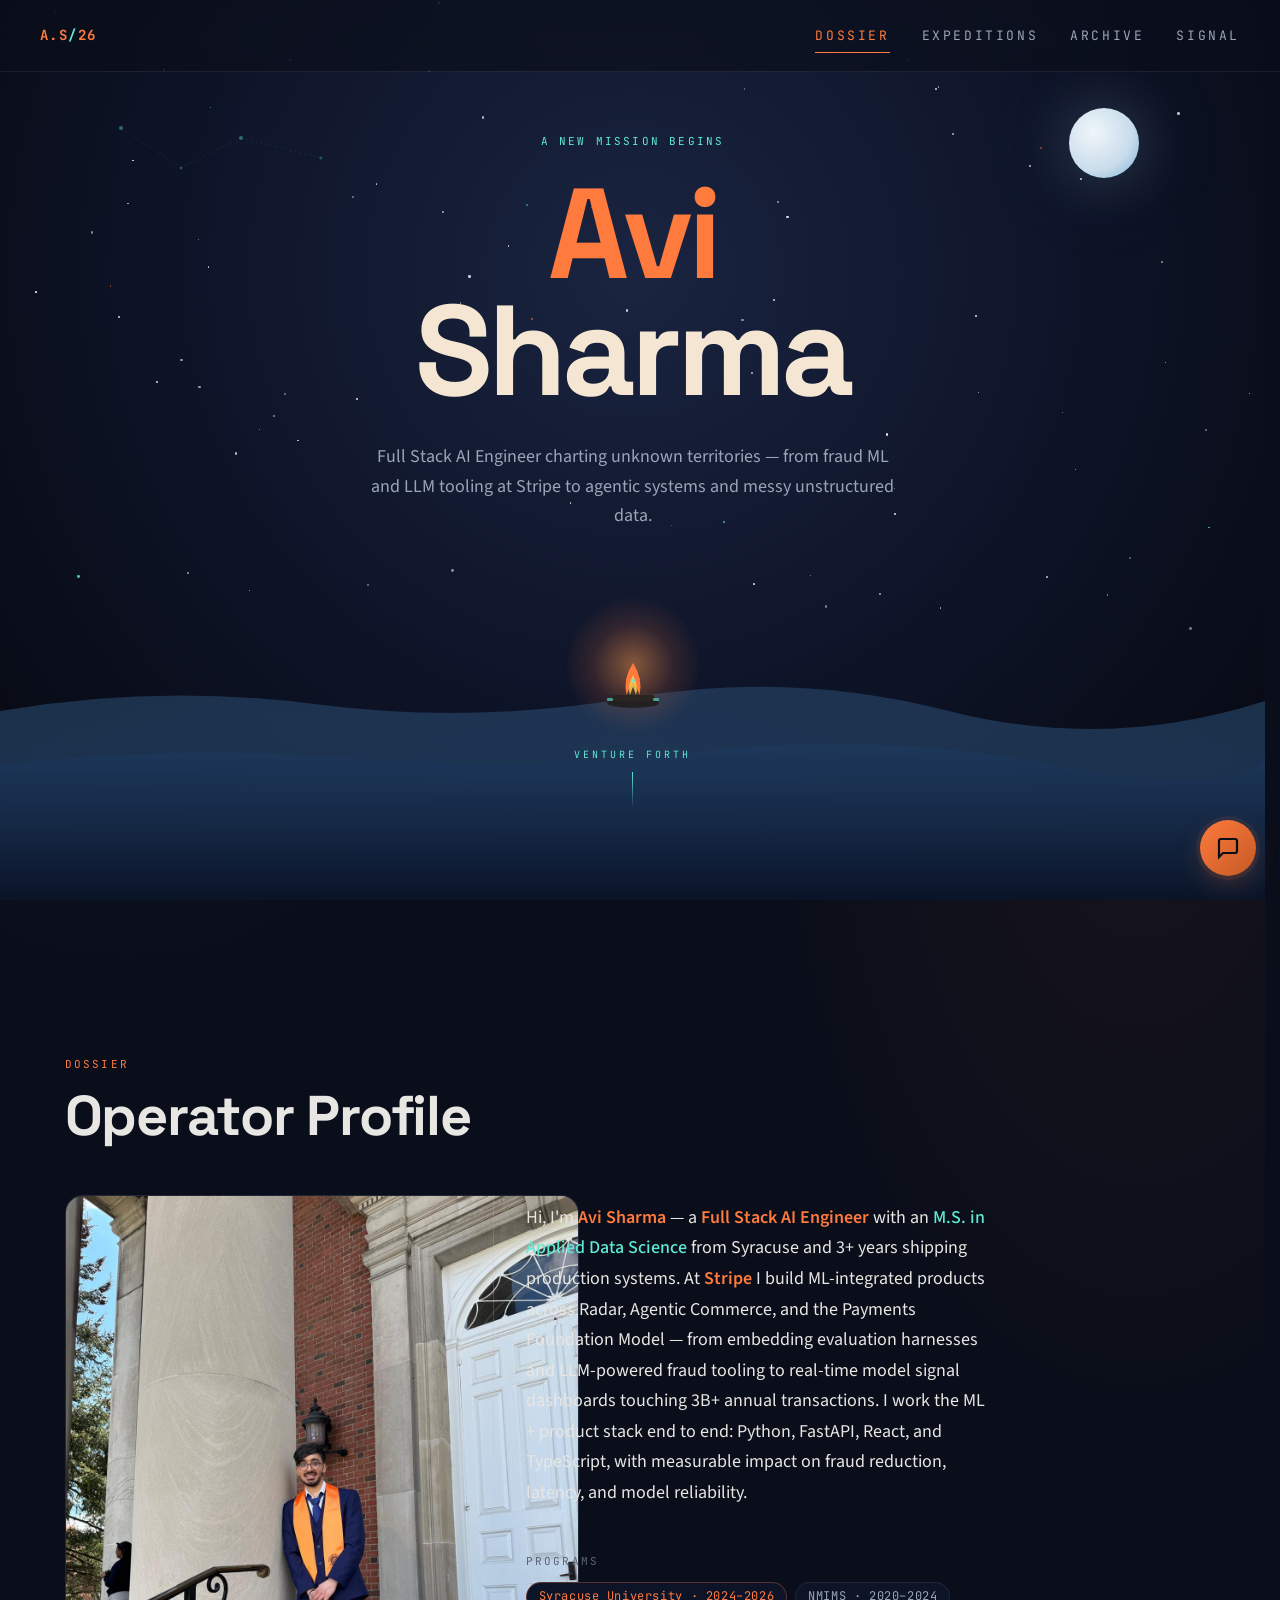
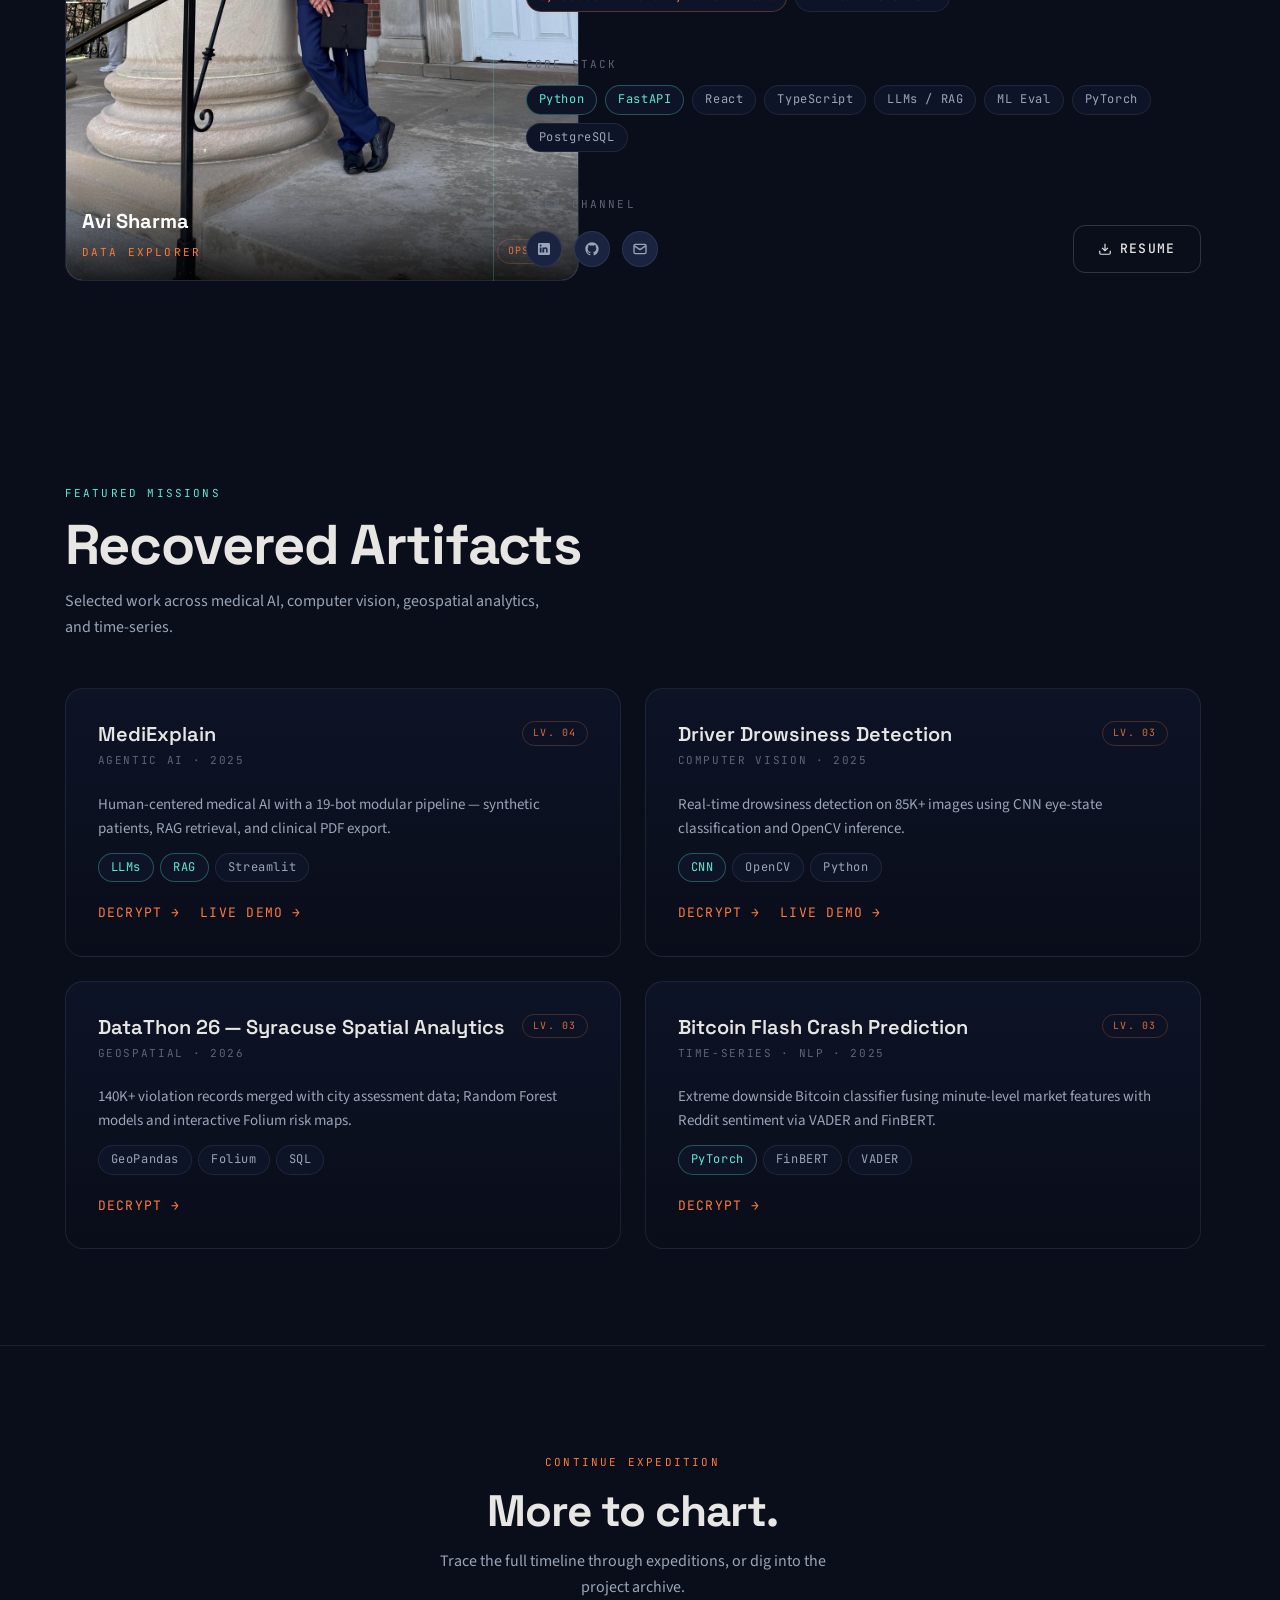
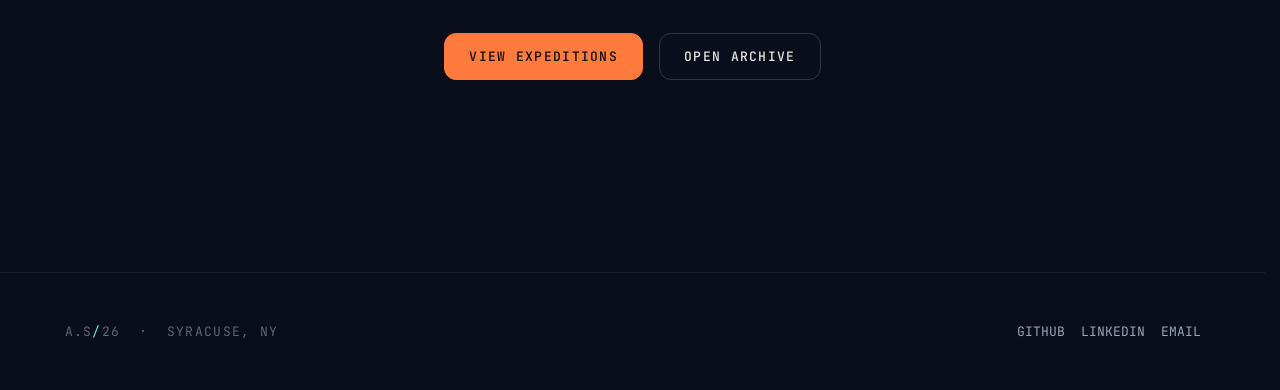
==== commit 56065514: "Add Stripe and Adons experience; refresh ML/AI-focused bio." ====
--- a/index.html
+++ b/index.html
@@ -96,7 +96,7 @@
           <span class="hero__title-last">Sharma</span>
         </h1>
         <p class="hero__tagline">
-          Data scientist charting unknown territories — from seismic signals to medical agents to the messy edges of unstructured data.
+          Full Stack AI Engineer charting unknown territories — from fraud ML and LLM tooling at Stripe to agentic systems and messy unstructured data.
         </p>
 
         <div class="hero__beacon" aria-hidden="true">
@@ -153,7 +153,7 @@
 
           <div class="dossier__info fade-in">
             <p class="dossier__bio">
-              Hi, I'm <strong>Avi Sharma</strong>, an <strong>M.S. in Applied Data Science</strong> candidate at <em>Syracuse University</em>, graduating May 2026. I build end-to-end systems that turn complex, messy data into decisions — across seismic signal processing, medical NLP, and city-scale geospatial analytics. I work the full stack: from ingestion pipelines on AWS to deep learning models to interactive dashboards.
+              Hi, I'm <strong>Avi Sharma</strong> — a <strong>Full Stack AI Engineer</strong> with an <em>M.S. in Applied Data Science</em> from Syracuse and 3+ years shipping production systems. At <strong>Stripe</strong> I build ML-integrated products across Radar, Agentic Commerce, and the Payments Foundation Model — from embedding evaluation harnesses and LLM-powered fraud tooling to real-time model signal dashboards touching 3B+ annual transactions. I work the ML + product stack end to end: Python, FastAPI, React, and TypeScript, with measurable impact on fraud reduction, latency, and model reliability.
             </p>
 
             <div>
@@ -168,13 +168,13 @@
               <p class="dossier__section-label">Core stack</p>
               <div class="dossier__skills">
                 <span class="pill pill--data">Python</span>
-                <span class="pill pill--data">SQL</span>
+                <span class="pill pill--data">FastAPI</span>
+                <span class="pill">React</span>
+                <span class="pill">TypeScript</span>
+                <span class="pill">LLMs / RAG</span>
+                <span class="pill">ML Eval</span>
                 <span class="pill">PyTorch</span>
-                <span class="pill">LLMs / RAG</span>
-                <span class="pill">AWS</span>
-                <span class="pill">Snowflake</span>
-                <span class="pill">scikit-learn</span>
-                <span class="pill">Streamlit</span>
+                <span class="pill">PostgreSQL</span>
               </div>
             </div>
 
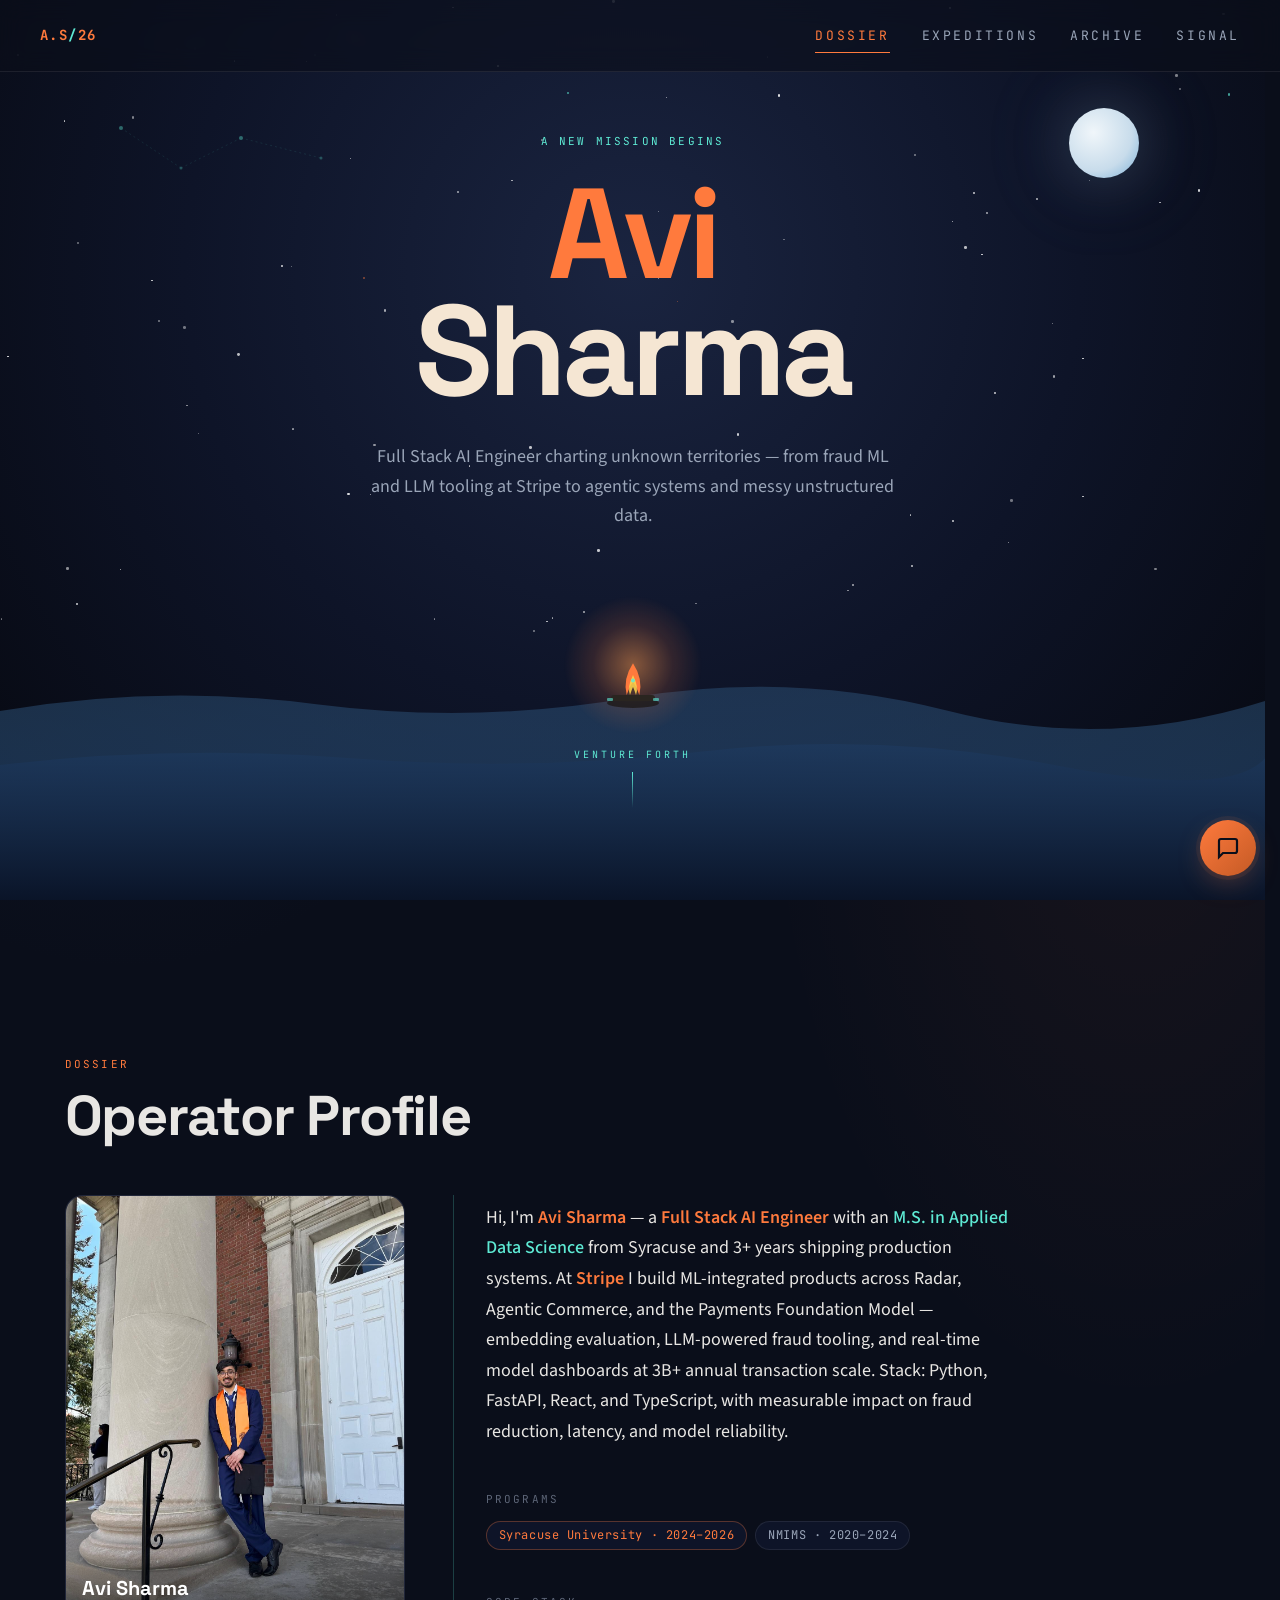
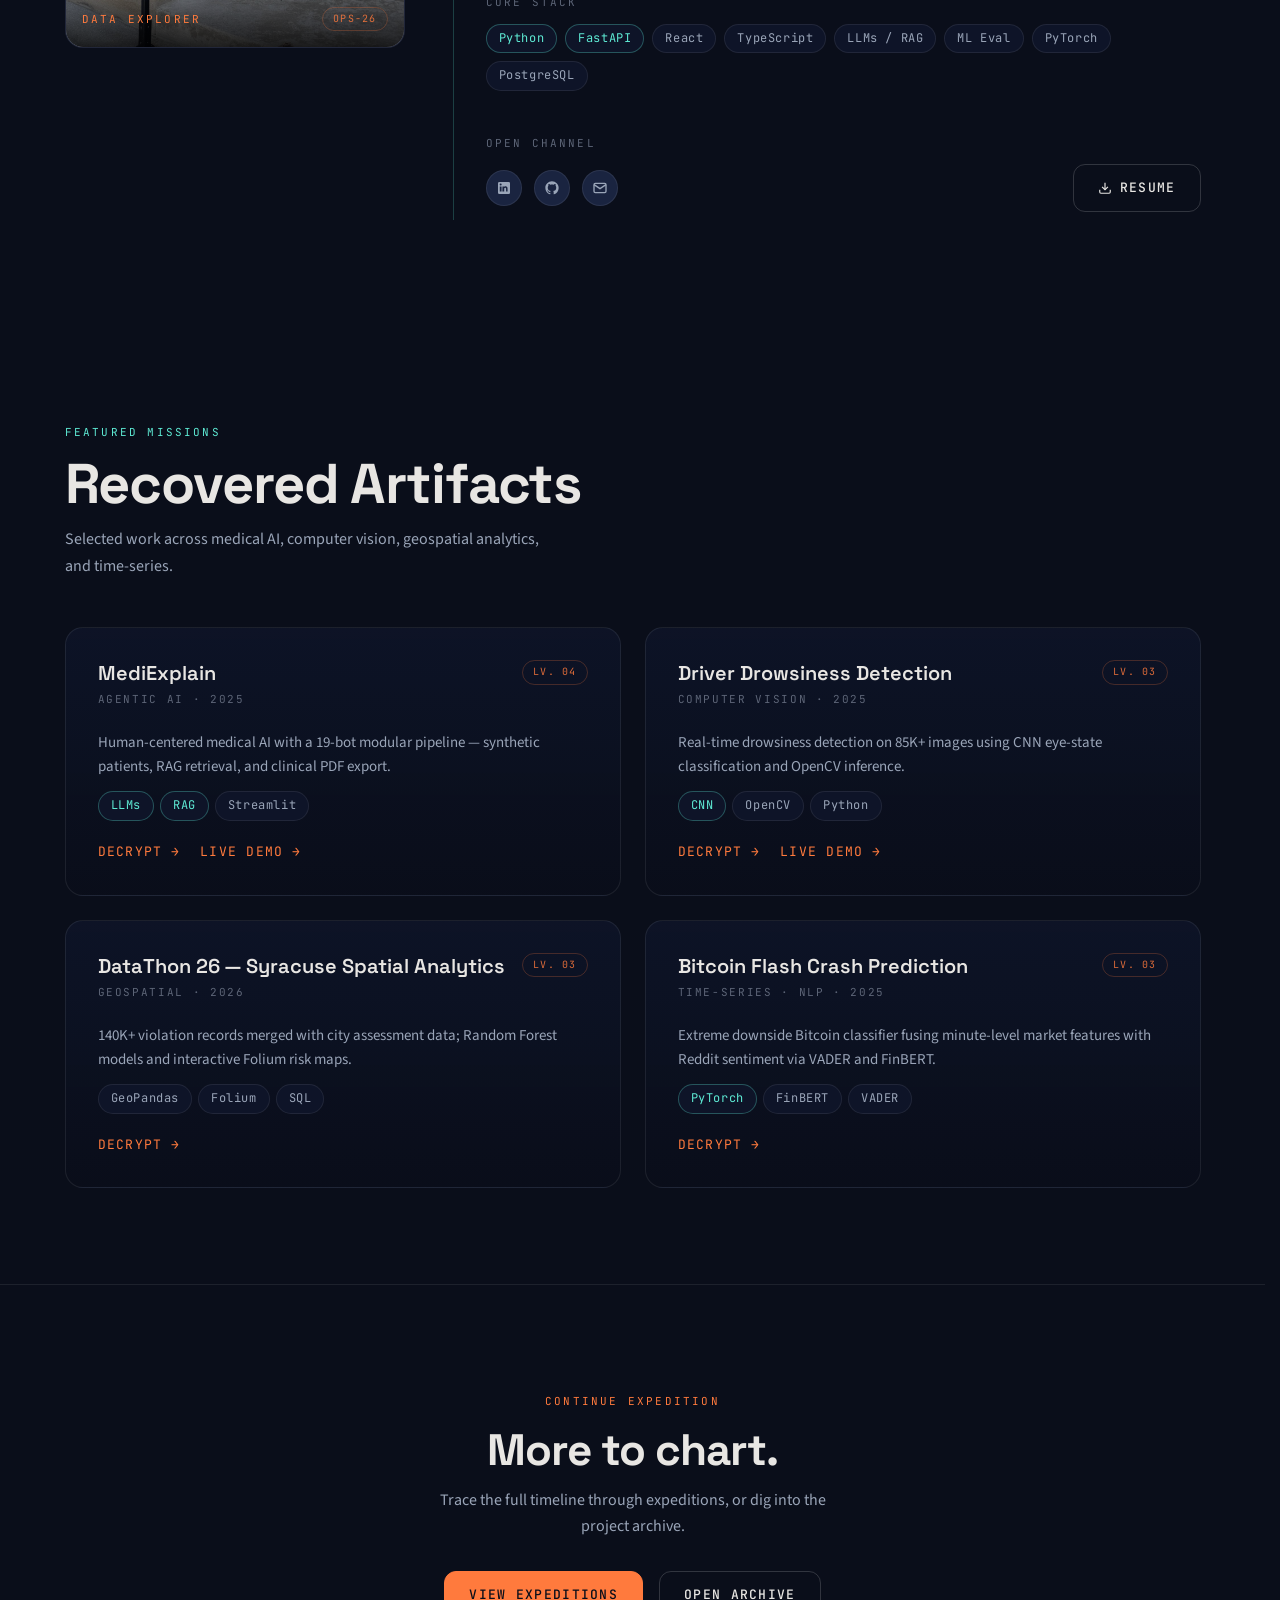
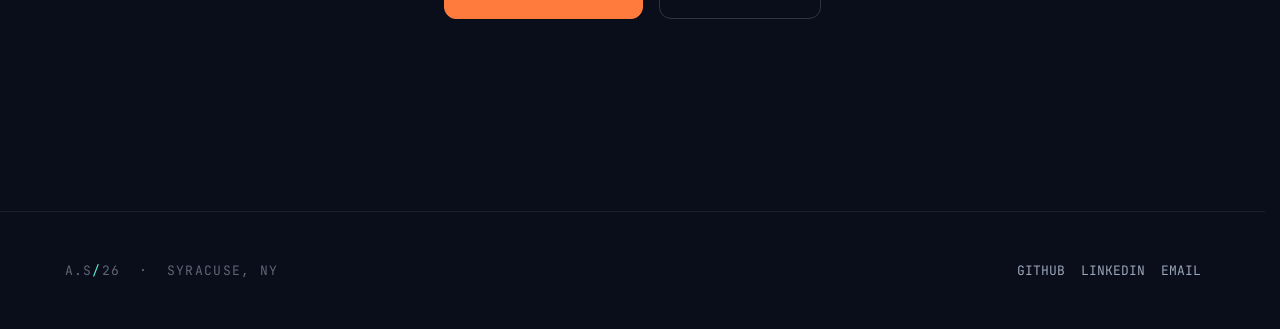
==== commit dce49a35: "Fix dossier grid overflow that shifted Operator Profile alignment." ====
--- a/index.html
+++ b/index.html
@@ -153,7 +153,7 @@
 
           <div class="dossier__info fade-in">
             <p class="dossier__bio">
-              Hi, I'm <strong>Avi Sharma</strong> — a <strong>Full Stack AI Engineer</strong> with an <em>M.S. in Applied Data Science</em> from Syracuse and 3+ years shipping production systems. At <strong>Stripe</strong> I build ML-integrated products across Radar, Agentic Commerce, and the Payments Foundation Model — from embedding evaluation harnesses and LLM-powered fraud tooling to real-time model signal dashboards touching 3B+ annual transactions. I work the ML + product stack end to end: Python, FastAPI, React, and TypeScript, with measurable impact on fraud reduction, latency, and model reliability.
+              Hi, I'm <strong>Avi Sharma</strong> — a <strong>Full Stack AI Engineer</strong> with an <em>M.S. in Applied Data Science</em> from Syracuse and 3+ years shipping production systems. At <strong>Stripe</strong> I build ML-integrated products across Radar, Agentic Commerce, and the Payments Foundation Model — embedding evaluation, LLM-powered fraud tooling, and real-time model dashboards at 3B+ annual transaction scale. Stack: Python, FastAPI, React, and TypeScript, with measurable impact on fraud reduction, latency, and model reliability.
             </p>
 
             <div>
@@ -191,7 +191,7 @@
                   <svg viewBox="0 0 24 24" fill="none" stroke="currentColor" stroke-width="2"><rect x="3" y="5" width="18" height="14" rx="2"/><path d="M3 7l9 6 9-6"/></svg>
                 </a>
 
-                <a href="connect.html" class="btn btn--ghost" style="margin-left:auto;">
+                <a href="connect.html" class="btn btn--ghost dossier__resume">
                   <svg width="14" height="14" viewBox="0 0 24 24" fill="none" stroke="currentColor" stroke-width="2"><path d="M21 15v4a2 2 0 0 1-2 2H5a2 2 0 0 1-2-2v-4"/><polyline points="7 10 12 15 17 10"/><line x1="12" y1="15" x2="12" y2="3"/></svg>
                   RESUME
                 </a>
--- a/css/main.css
+++ b/css/main.css
@@ -30,7 +30,7 @@
     radial-gradient(ellipse 80% 50% at 10% 0%, rgba(30, 58, 95, 0.35) 0%, transparent 55%),
     radial-gradient(ellipse 60% 40% at 90% 20%, rgba(255, 122, 61, 0.06) 0%, transparent 50%),
     var(--c-night);
-  overflow-x: clip;
+  overflow-x: hidden;
 }
 
 /* ---------- TYPOGRAPHY ---------- */
@@ -80,6 +80,7 @@
   max-width: var(--content-max);
   margin: 0 auto;
   padding: 0 var(--sp-6);
+  box-sizing: border-box;
 }
 .container--narrow { max-width: var(--content-narrow); }
 
--- a/css/hero.css
+++ b/css/hero.css
@@ -259,12 +259,17 @@
 
 .dossier__grid {
   display: grid;
-  grid-template-columns: 380px 1fr;
+  grid-template-columns: minmax(0, 340px) minmax(0, 1fr);
   gap: var(--sp-8);
-  align-items: stretch;
-}
-@media (max-width: 880px) {
-  .dossier__grid { grid-template-columns: 1fr; }
+  align-items: start;
+  width: 100%;
+  max-width: 100%;
+}
+@media (max-width: 1024px) {
+  .dossier__grid {
+    grid-template-columns: 1fr;
+    gap: var(--sp-6);
+  }
 }
 
 .dossier__photo {
@@ -274,9 +279,18 @@
   background: var(--c-night-2);
   border: 1px solid var(--c-border);
   aspect-ratio: 3 / 4;
+  width: 100%;
+  max-width: 380px;
+  min-width: 0;
   display: flex;
   align-items: flex-end;
   transition: border-color var(--dur-med) var(--ease-out), box-shadow var(--dur-med) var(--ease-out);
+}
+@media (max-width: 1024px) {
+  .dossier__photo {
+    max-width: 420px;
+    margin: 0 auto;
+  }
 }
 .dossier__photo:hover {
   border-color: var(--c-border-warm);
@@ -357,8 +371,11 @@
   display: flex;
   flex-direction: column;
   gap: var(--sp-6);
-}
-@media (max-width: 880px) {
+  min-width: 0;
+  max-width: 100%;
+  overflow-wrap: anywhere;
+}
+@media (max-width: 1024px) {
   .dossier__info {
     border-left: none;
     border-top: 1px solid rgba(94, 234, 212, 0.22);
@@ -370,7 +387,9 @@
   line-height: 1.7;
   color: var(--c-text);
   margin: 0;
-  max-width: 52ch;
+  max-width: 58ch;
+  overflow-wrap: break-word;
+  word-wrap: break-word;
 }
 .dossier__bio strong { color: var(--c-signal); font-weight: 600; }
 .dossier__bio em { color: var(--c-data); font-style: normal; font-weight: 500; }
@@ -401,6 +420,16 @@
   flex-wrap: wrap;
   gap: var(--sp-3);
   align-items: center;
+}
+.dossier__resume {
+  margin-left: auto;
+}
+@media (max-width: 520px) {
+  .dossier__resume {
+    margin-left: 0;
+    width: 100%;
+    justify-content: center;
+  }
 }
 .dossier__icon-btn {
   width: 36px;
@@ -435,8 +464,9 @@
 
 .missions__grid {
   display: grid;
-  grid-template-columns: repeat(2, 1fr);
+  grid-template-columns: repeat(2, minmax(0, 1fr));
   gap: var(--sp-5);
+  width: 100%;
 }
 @media (max-width: 768px) {
   .missions__grid { grid-template-columns: 1fr; }
